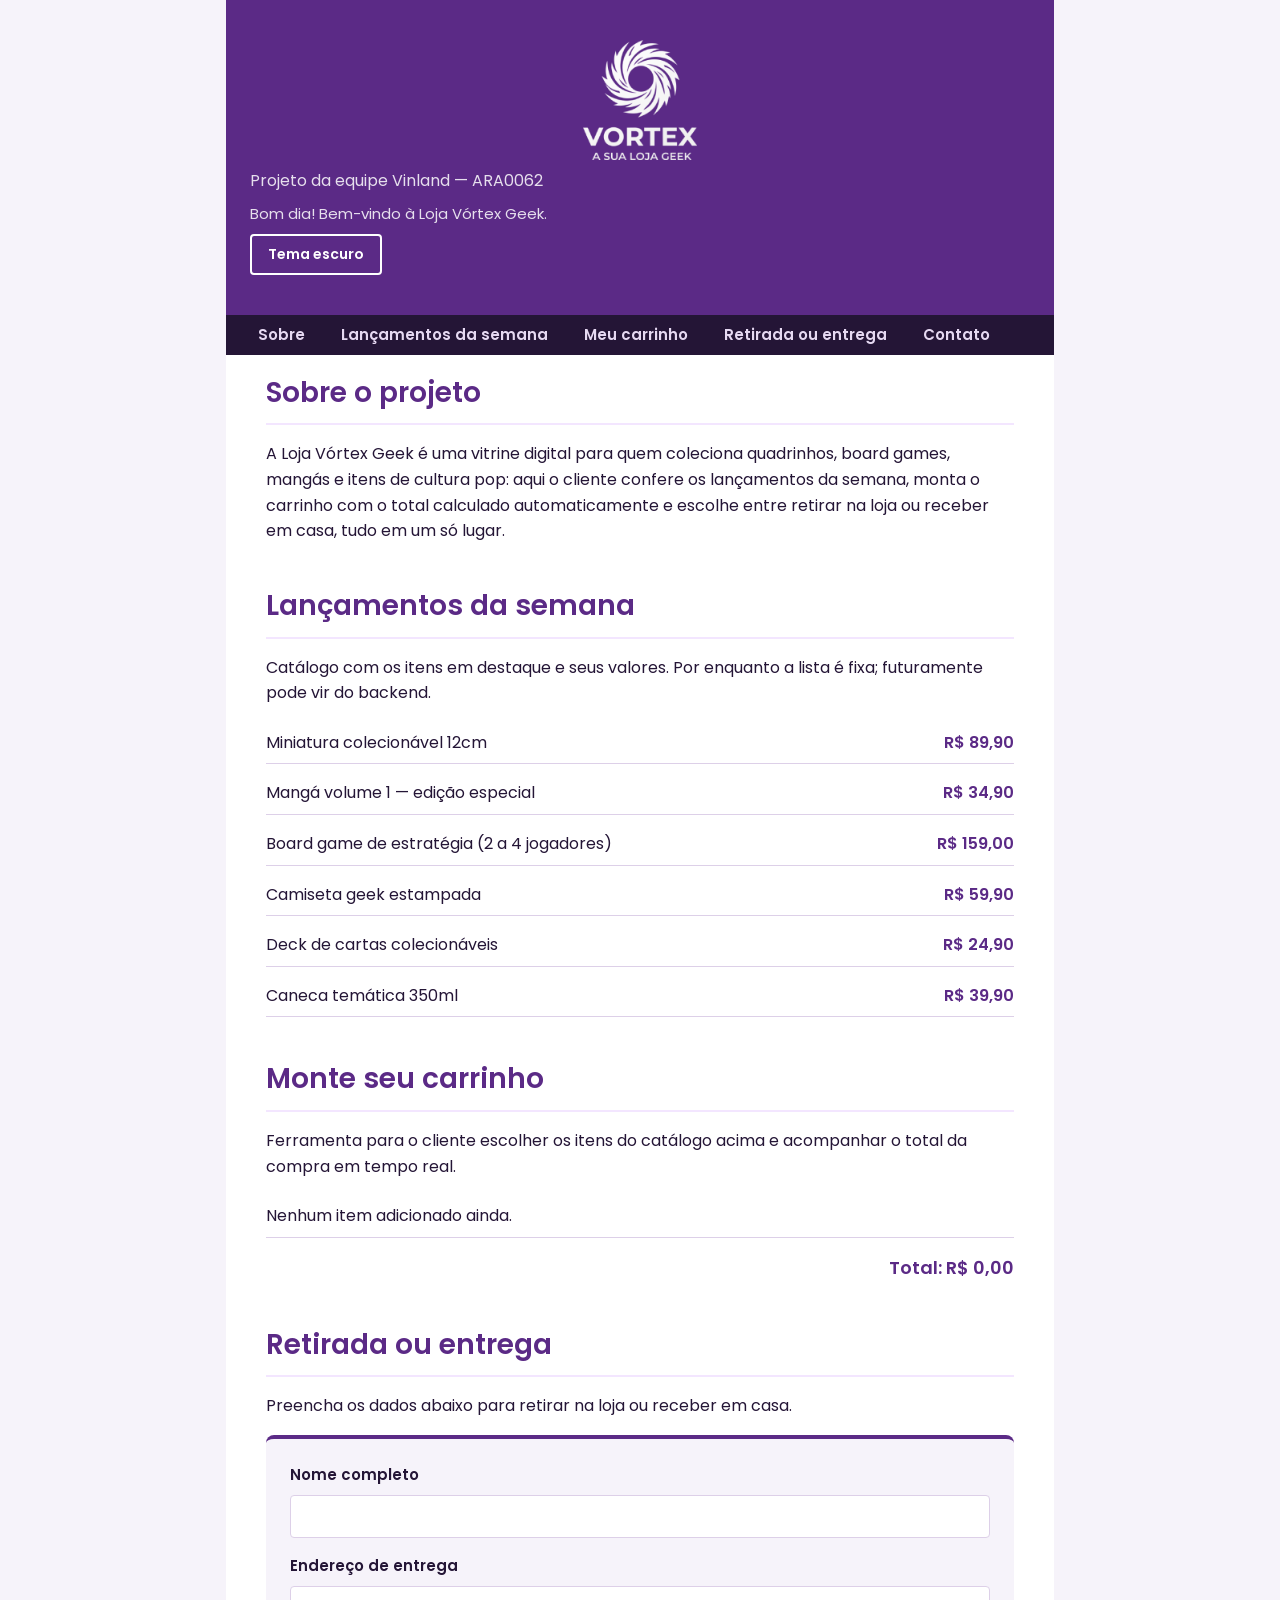
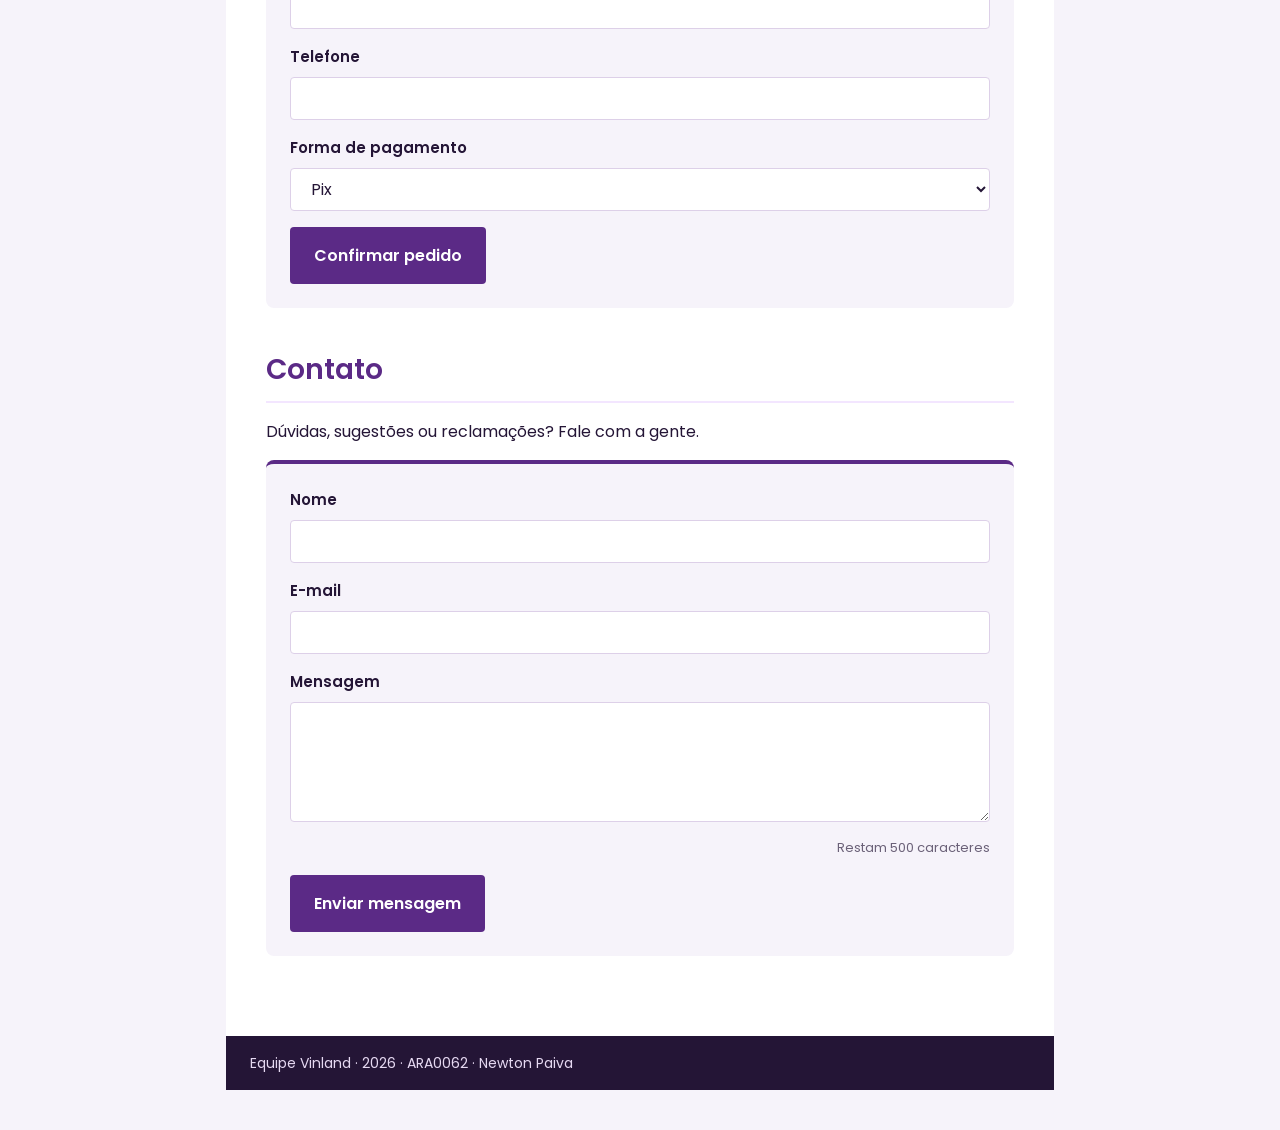
==== frontend/index.html @ 3a5f4bce "Corrige texto alternativo da logo no tema escuro e ajusta comentário sobre onclick no index.html" ====
<!DOCTYPE html>
<html lang="pt-BR">
<head>
<meta charset="UTF-8">
<meta name="viewport" content="width=device-width, initial-scale=1.0">
<meta name="description" content="Projeto da disciplina ARA0062 — Equipe Vinland. Site da Loja Vórtex Geek.">
<title>Loja Vórtex Geek — Equipe Vinland</title>

<!-- As variáveis --fonte dos dois temas pedem Poppins, mas nada aqui
     carregava a fonte: o site inteiro caía para o Segoe UI/Arial da
     lista de fallback. Estas duas linhas trazem a fonte de verdade. -->
<link rel="preconnect" href="https://fonts.googleapis.com">
<link rel="preconnect" href="https://fonts.gstatic.com" crossorigin>
<link href="https://fonts.googleapis.com/css2?family=Poppins:wght@400;600;700&display=swap" rel="stylesheet">

<link rel="stylesheet" href="css/estilo.css">

<!-- Ciclo 6: o tema escuro deixa de ser "comente uma linha à mão" e passa
     a ser um interruptor de verdade. O <link> fica sempre presente, mas
     começa DESLIGADO (disabled): a folha existe, só não é aplicada. Quem
     liga e desliga é o botaoTema, lá no js/script.js — nenhuma cor é
     escrita nele, só o interruptor. -->
<link rel="stylesheet" href="css/tema-noite.css" id="tema-noite" disabled>

</head>

<body>

<header>
<h1>
   <a href="index.html" class="logo">
  <img src="img/logo_branca.png" alt="Vortex - A sua loja geek" class="logo-normal">
  <img src="img/logo_preta.png" alt="Vortex - A sua loja geek" class="logo-noite">
</a>
</h1>
<p>Projeto da equipe Vinland — ARA0062</p>

<!--
Ciclo 6: id="saudacao" para o script.js encontrar este parágrafo com
querySelector. "Olá!" é o texto de fábrica — sem JavaScript (ou se o
arquivo falhar), a página continua dizendo algo que faz sentido.
-->
<p id="saudacao">Olá!</p>

<!--
Ciclo 6: nada de atributo onclick aqui — é a regra irmã da que proíbe estilo escrito direto no HTML.
O botão só diz que existe e tem id; quem decide o que acontece ao
clicar é o addEventListener do js/script.js.
-->
<button type="button" id="botao-tema" class="botao-tema">Tema escuro</button>
</header>

<nav>
<ul>
<li><a href="#sobre">Sobre</a></li>
<li><a href="#lancamentos">Lançamentos da semana</a></li>
<li><a href="#carrinho">Meu carrinho</a></li>
<li><a href="#retirada">Retirada ou entrega</a></li>
<li><a href="#contato">Contato</a></li>
</ul>
</nav>

<main>
<section id="sobre">
<h2>Sobre o projeto</h2>
<p>
A Loja Vórtex Geek é uma vitrine digital para quem coleciona quadrinhos,
board games, mangás e itens de cultura pop: aqui o cliente confere os
lançamentos da semana, monta o carrinho com o total calculado
automaticamente e escolhe entre retirar na loja ou receber em casa,
tudo em um só lugar.
</p>
</section>

<section id="lancamentos">
<h2>Lançamentos da semana</h2>
<p>
Catálogo com os itens em destaque e seus valores. Por enquanto
a lista é fixa; futuramente pode vir do backend.
</p>

<ul id="lista-lancamentos">
<li>
<span class="produto">Miniatura colecionável 12cm</span>
<span class="preco">R$ 89,90</span>
</li>
<li>
<span class="produto">Mangá volume 1 — edição especial</span>
<span class="preco">R$ 34,90</span>
</li>
<li>
<span class="produto">Board game de estratégia (2 a 4 jogadores)</span>
<span class="preco">R$ 159,00</span>
</li>
<li>
<span class="produto">Camiseta geek estampada</span>
<span class="preco">R$ 59,90</span>
</li>
<li>
<span class="produto">Deck de cartas colecionáveis</span>
<span class="preco">R$ 24,90</span>
</li>
<li>
<span class="produto">Caneca temática 350ml</span>
<span class="preco">R$ 39,90</span>
</li>
</ul>

<!--
O carrinho de compras (somar preços, listar itens escolhidos) ainda não
foi construído — é comportamento mais complexo que fica para o ciclo 7.
O ciclo 6 trouxe as primeiras três peças de JavaScript do projeto: a
saudação do cabeçalho, o botão de tema e o contador da mensagem de
contato, todas em js/script.js.
-->
</section>

<section id="carrinho">
<h2>Monte seu carrinho</h2>
<p>
Ferramenta para o cliente escolher os itens do catálogo acima e
acompanhar o total da compra em tempo real.
</p>

<ul id="itens-selecionados">
<li>Nenhum item adicionado ainda.</li>
</ul>

<p id="total-compra">Total: R$ 0,00</p>

<!--
O cálculo do total (somar/remover itens, atualizar o valor em
#total-compra) ainda não foi construído — fica para o ciclo 7,
junto com a validação dos formulários. A estrutura HTML já fica
pronta para não precisar mexer depois.
-->
</section>

<section id="retirada">
<h2>Retirada ou entrega</h2>
<p>Preencha os dados abaixo para retirar na loja ou receber em casa.</p>

<form id="form-entrega">
<div>
<label for="nome-cliente">Nome completo</label>
<input type="text" id="nome-cliente" name="nome-cliente" required>
</div>

<div>
<label for="endereco-entrega">Endereço de entrega</label>
<input type="text" id="endereco-entrega" name="endereco-entrega" required>
</div>

<div>
<label for="telefone-cliente">Telefone</label>
<input type="tel" id="telefone-cliente" name="telefone-cliente" required>
</div>

<div>
<label for="forma-pagamento">Forma de pagamento</label>
<select id="forma-pagamento" name="forma-pagamento">
<option value="pix">Pix</option>
<option value="cartao">Cartão na entrega</option>
<option value="dinheiro">Dinheiro</option>
</select>
</div>

<button type="submit">Confirmar pedido</button>
</form>

<!--
No ciclo 8, o action deste formulário aponta para o backend:
<form action="../backend/processa-pedido.php" method="post">
Os dois pontos sobem uma pasta (saem do frontend) antes de entrar
no backend. Enquanto não há PHP, o action fica em "#".
-->
</section>

<section id="contato">
<h2>Contato</h2>
<p>Dúvidas, sugestões ou reclamações? Fale com a gente.</p>

<form id="form-contato">
<div>
<label for="nome-contato">Nome</label>
<input type="text" id="nome-contato" name="nome-contato" required>
</div>

<div>
<label for="email-contato">E-mail</label>
<input type="email" id="email-contato" name="email-contato" required>
</div>

<div>
<label for="mensagem-contato">Mensagem</label>
<textarea id="mensagem-contato" name="mensagem-contato" rows="4" maxlength="500" required></textarea>

<!--
Ciclo 6: o número some se o JavaScript não rodar — maxlength="500" já
protege o campo sozinho, pelo próprio navegador. O parágrafo só AVISA
quanto ainda cabe; quem impede passar de 500 é o atributo, não o script.
-->
<p id="contador-mensagem" class="contador">Até 500 caracteres</p>
</div>

<button type="submit">Enviar mensagem</button>
</form>

<!--
No ciclo 8, o action deste formulário aponta para o backend:
<form action="../backend/processa-contato.php" method="post">
Os dois pontos sobem uma pasta (saem do frontend) antes de entrar
no backend. Enquanto não há PHP, o action fica em "#".
-->
</section>
</main>

<footer>
<p>Equipe Vinland &middot; 2026 &middot; ARA0062 &middot; Newton Paiva</p>
</footer>

<!--
Ciclo 6: js/script.js deixou de estar vazio. defer faz o navegador ler
o HTML inteiro antes de rodar o script — por isso #saudacao, #botao-tema
e #contador-mensagem já existem quando o arquivo procura por eles.
-->
<script src="js/script.js" defer></script>

</body>
</html>
---- frontend/css/estilo.css ----
/* ==========================================================================
   ARA0062 — folha de estilos do projeto
   Loja Vórtex Geek — Equipe Vinland

/* ==========================================================================
   0. AS DECISÕES

   :root é o <html>. Como tudo está dentro dele, o que se declara aqui vale
   na página inteira.

   Os nomes dizem o PAPEL da cor, não a cor. --principal continua fazendo
   sentido quando ela deixar de ser roxa; --roxo, não.

   Paleta própria da equipe (não é a paleta de exemplo da aula): roxo
   vibrante como cor principal, apoio em verde-azulado e realce em âmbar —
   combinação pensada para uma loja geek, sem depender de nenhuma marca.

   Contraste conferido com a fórmula de luminância relativa do WCAG 2.1:
     --texto sobre --superficie ....... 17,0:1
     --principal sobre --superficie ... 9,9:1
     --apoio sobre --superficie ....... 6,0:1
     --texto-fraco sobre --fundo ...... 5,3:1

   Quem fez: Henrique Toffalini — bloco de variáveis (:root).
   ========================================================================== */
:root {
  /* Par do color-scheme: dark do tema-noite.css — avisa o navegador que
     a UI nativa (barra de rolagem, select, autopreenchimento) deve usar
     a aparência clara aqui. */
  color-scheme: light;

  /* tipografia */
  --fonte:      "Poppins", "Segoe UI", Arial, Helvetica, sans-serif;

  /* cores.
     Repare que cada variável tem UM papel só. --sobre-principal existe
     porque o texto que fica em cima da cor principal não é o mesmo texto
     que fica em cima do fundo — e, num tema escuro, ele chega a ser o
     oposto. Variável com dois papéis é o que quebra na hora de trocar o
     tema. */
  --principal:        #5b2a86;   /* cabeçalho, títulos, botão principal */
  --principal-escuro: #3d1c5e;   /* o hover do botão principal          */
  --sobre-principal:  #ffffff;   /* texto em cima da cor principal      */

  --barra:            #241536;   /* o menu e o rodapé                   */
  --sobre-barra:      #e6d9f2;   /* texto em cima da barra              */

  --apoio:            #0f6e6e;   /* h3, cabeçalho da tabela             */
  --realce:           #ffb400;   /* o contorno do foco                  */
  --realce-suave:     #f3e6ff;   /* fundos leves: zebra ao passar o
                                    mouse, .destaque, a régua do h2     */

  --fundo:       #f6f3fa;
  --superficie:  #ffffff;
  --zebra:       #f0eaf7;        /* as linhas pares da tabela           */
  --texto:       #241536;
  --texto-fraco: #6b6178;
  --linha:       #ddd0e8;

  /* o logo: qual das duas imagens aparece. Não é cor, mas é identidade do
     tema — por isso mora aqui, e o tema-noite.css só inverte os valores. */
  --logo-normal: block;          /* logo branco, sobre o roxo do cabeçalho */
  --logo-noite:  none;           /* logo preto, só no tema escuro          */

  /* a escala de espaço: quatro degraus, e nada fora deles.

     É o mesmo argumento das variáveis de cor — decidir uma vez, no topo.
     Escolher entre --e-2 e --e-3 é mais fácil do que escolher entre 16,
     18, 20 e 24px, e o resultado fica coerente sozinho. */
  --e-1: 0.5rem;    /*  8px */
  --e-2: 1rem;      /* 16px */
  --e-3: 1.5rem;    /* 24px */
  --e-4: 2.5rem;    /* 40px */
}


/* --------------------------------------------------------------------------
   AS TRÊS LINHAS DE SEMPRE

   Com border-box, width passa a ser a largura TOTAL: padding e borda cabem
   por DENTRO.

   O * é o seletor universal: todo elemento. Os dois ::before/::after
   cobrem os pseudo-elementos, que também são caixas.

   Quem fez: Juliano Morais — reset (box-sizing).
   -------------------------------------------------------------------------- */
*,
*::before,
*::after {
  box-sizing: border-box;
}


/* ==========================================================================
   1. A PÁGINA

   Tudo o que está no body é herdado por quem está dentro: fonte, tamanho,
   entrelinha e cor do texto são escritos UMA vez, aqui.

   Quem fez: Juliano Morais — body.
   ========================================================================== */
body {
  font-family: var(--fonte);
  font-size: 1rem;
  line-height: 1.6;

  color: var(--texto);
  background-color: var(--fundo);

  max-width: 860px;
  margin: 0 auto;                      /* 0 em cima/embaixo, automático nas laterais */
  padding: 0 var(--e-2) var(--e-4);
}


/* ==========================================================================
   2. CABEÇALHO

   Quem fez: Bernardo Augusto Gontijo Dias — estilo visual do cabeçalho
   (cor de fundo, texto e espaçamento). As variáveis usadas aqui vêm do
   bloco :root, de responsabilidade do Henrique.
   ========================================================================== */
header {
  background-color: var(--principal);
  color: var(--sobre-principal);
  padding: var(--e-4) var(--e-3);
}

header h1 {
  font-size: 2.5rem;
  font-weight: 600;
  margin: 0 0 var(--e-1);
}

/* Descendente: só o parágrafo que está dentro do header.
   Mais específico que a regra `p` da seção 4, então ele ganha. */
header p {
  margin: 0;
  color: var(--sobre-principal);
  opacity: 0.85;          /* um degrau abaixo do h1, sem inventar outra cor */
}


/* ==========================================================================
   3. O MENU

   O <nav> é uma <ul>. inline-block põe os itens lado a lado.

   O <a> precisa de um display próprio. Em `inline`, o padding vertical é
   desenhado mas NÃO empurra nada — os fundos se sobrepõem às linhas
   vizinhas e a área clicável não cresce. Com inline-block, o retângulo
   inteiro vira alvo do mouse. Isso é acessibilidade, não enfeite: quem usa
   no celular precisa de alvo grande.
   ========================================================================== */
nav {
  background-color: var(--barra);
  padding: 0 var(--e-2);
}

nav ul {
  list-style: none;
  margin: 0;
  padding: 0;
}

nav li {
  display: inline-block;
}

nav a {
  display: inline-block;              /* <- é esta linha que faz o padding valer */
  padding: var(--e-1) var(--e-2);
  border-radius: 4px;
  color: var(--sobre-barra);
  text-decoration: none;              /* tira o sublinhado do link */
  font-weight: 600;
  font-size: 0.9375rem;
}

nav a:hover {
  background-color: var(--principal);
  color: var(--sobre-principal);
}

nav a:focus-visible {
  outline: 3px solid var(--realce);
  outline-offset: 2px;
}


/* ==========================================================================
   4. CONTEÚDO

   A escala tipográfica: 2.5 / 1.75 / 1.25 / 1. Quatro degraus visivelmente
   diferentes — se o h2 e o h3 parecem iguais, não há hierarquia nenhuma.

   E a escala de espaço:

     - padding no `main`, porque o espaço tem de ser PINTADO de --superficie
       (padding é espaço de dentro e recebe a cor do elemento);
     - margin na `section`, porque ali o espaço só separa uma da outra
       (margem é espaço de fora e é sempre transparente).

   A regra prática: espaço para ser pintado é padding; espaço para separar
   de outra coisa é margem.

   Quem fez: João Vítor Vieira Nonato — layout base das sections (main,
   section, listas) e a lista de lançamentos. As regras de h2/h3 (escala
   tipográfica) são do Juliano, e a cor padrão dos links (a, a:hover) é
   do Bernardo — marcadas abaixo, no meio da seção.
   ========================================================================== */
main {
  background-color: var(--superficie);
  padding: var(--e-2) var(--e-4) var(--e-4);
}

/* Cada seção afastada da seguinte por MARGEM: espaço de fora. */
section {
  margin-bottom: var(--e-4);
}

/* Quem fez: Juliano Morais — escala tipográfica (h2 e h3, abaixo). */
h2 {
  font-size: 1.75rem;
  font-weight: 600;
  color: var(--principal);

  /* padding por dentro, para o texto não encostar na régua */
  padding-bottom: var(--e-1);
  border-bottom: 2px solid var(--realce-suave);

  /* margin por fora, para o título não encostar na seção anterior.

     Colapso de margens: aqui há var(--e-4) em cima e var(--e-4) no
     margin-bottom da section acima. Margens verticais vizinhas se fundem
     e a maior vence: o espaço que aparece é 40px, não 80. */
  margin: var(--e-4) 0 var(--e-2);
}

/* O primeiro h2 não precisa de respiro em cima: já há o padding do main.

   Sem esta regra a margem do primeiro filho COLAPSA COM O PAI e vaza para
   fora dele. */
main section:first-of-type h2 {
  margin-top: 0;
}

/* Espaço entre parágrafos só embaixo: as margens verticais vizinhas
   colapsam de qualquer jeito, então declarar os dois lados seria trabalho
   perdido. */
p {
  margin: 0 0 var(--e-2);
}

h3 {
  font-size: 1.25rem;
  font-weight: 600;
  color: var(--apoio);
}

/* Quem fez: Bernardo Augusto Gontijo Dias — cor padrão dos links. */
a {
  color: var(--principal);
}

a:hover {
  color: var(--principal-escuro);
}

img {
  max-width: 100%;      /* a imagem nunca estoura a coluna */
  height: auto;
  border-radius: 6px;
}

/* As listas de conteúdo continuam sendo listas — só ficam mais arejadas. */
main ul li,
main ol li {
  margin-bottom: var(--e-1);
}

/* --------------------------------------------------------------------------
   Lançamentos e carrinho.
   O index.html usa .produto e .preco dentro de #lista-lancamentos, e listas
   próprias em #itens-selecionados e #total-compra — nenhuma delas tinha
   regra: sem isto, os itens saem como texto corrido, sem alinhar o preço.
   -------------------------------------------------------------------------- */
#lista-lancamentos,
#itens-selecionados {
  list-style: none;
  padding: 0;
  margin: 0 0 var(--e-2);
}

#lista-lancamentos li,
#itens-selecionados li {
  display: flex;
  justify-content: space-between;
  align-items: baseline;
  gap: var(--e-2);
  padding: var(--e-1) 0;
  border-bottom: 1px solid var(--linha);
}

.produto {
  color: var(--texto);
}

.preco {
  font-weight: 600;
  color: var(--principal);
  white-space: nowrap;
}

#total-compra {
  font-weight: 600;
  font-size: 1.125rem;
  color: var(--principal);
  text-align: right;
}

strong {
  color: var(--principal-escuro);
}


/* ==========================================================================
   5. A TABELA

   border-collapse é a primeira linha de qualquer tabela: sem ele, cada
   célula desenha a própria borda e ficam duas linhas entre vizinhas.
   ========================================================================== */
table {
  border-collapse: collapse;
  width: 100%;
  margin: var(--e-2) 0 var(--e-1);
}

caption {
  text-align: left;
  font-weight: 600;
  color: var(--apoio);
  padding-bottom: var(--e-1);
}

th,
td {
  border: 1px solid var(--linha);
  padding: var(--e-1) var(--e-2);
  text-align: left;
}

/* O th do thead é cabeçalho de coluna. */
thead th {
  background-color: var(--apoio);
  color: var(--superficie);   /* no tema escuro, o apoio é claro e a
                                 superfície é escura: continua legível */
}

/* E o th do tbody é cabeçalho de linha — outro papel, outro peso. */
tbody th {
  background-color: var(--fundo);
  color: var(--principal);
}

tbody tr:nth-child(even) {
  background-color: var(--zebra);
}

tbody tr:hover {
  background-color: var(--realce-suave);
}


/* ==========================================================================
   6. OS FORMULÁRIOS (retirada/entrega e contato)

   É AQUI QUE O border-box MAIS APARECE: os campos têm width: 100% e
   padding junto. Com as três linhas do topo, o total é 100% e o
   conteúdo é que encolhe para caber.

   Quem fez: Isaías Daniel de Oliveira Lopes — toda esta seção (form,
   fieldset, legend, label, campos, textarea, checkbox, foco e botões).
   ========================================================================== */
form {
  background-color: var(--fundo);
  padding: var(--e-3);
  border-radius: 8px;
  border-top: 4px solid var(--principal);
}

fieldset {
  border: 1px solid var(--linha);
  border-radius: 6px;
  background-color: var(--superficie);
  padding: var(--e-2) var(--e-2) var(--e-1);
  margin-bottom: var(--e-2);
}

legend {
  color: var(--principal);
  font-weight: 600;
  padding: 0 var(--e-1);
}

/* Cada campo separado do outro com margem. */
form div {
  margin-bottom: var(--e-2);
}

label {
  display: block;                /* sem isto o label ficaria na mesma linha
                                    do campo: inline não empurra nada */
  font-weight: 600;
  font-size: 0.9375rem;
  margin-bottom: var(--e-1);
}

/* Seletor de atributo: escolhe o input pelo type.
   Sem isso, "input { width: 100% }" esticaria também o checkbox. */
input[type="text"],
input[type="email"],
input[type="tel"],
select,
textarea {
  width: 100%;
  padding: var(--e-1) var(--e-2);
  border: 1px solid var(--linha);
  border-radius: 4px;

  /* Sem estas duas linhas o campo fica com o branco de fábrica do
     navegador — e no tema escuro isso vira texto claro sobre fundo
     branco, ou seja, invisível. */
  background-color: var(--superficie);
  color: var(--texto);

  /* Campo de formulário não herda a fonte do body — tem de pedir. */
  font-family: inherit;
  font-size: 1rem;
}

textarea {
  resize: vertical;
  min-height: 7.5rem;
}

input[type="checkbox"] {
  width: auto;
  margin-right: var(--e-1);
}

input[type="checkbox"] + label {
  display: inline;
  font-weight: 400;
}

/* :focus é acessibilidade, não enfeite: é como quem navega por Tab sabe
   onde está. Nunca apague o contorno sem pôr outra marca no lugar. */
input:focus-visible,
select:focus-visible,
textarea:focus-visible {
  outline: 3px solid var(--realce);
  outline-offset: 1px;
  border-color: var(--principal);
}

button {
  font-family: inherit;
  font-size: 1rem;
  font-weight: 600;
  padding: var(--e-2) var(--e-3);
  border: none;
  border-radius: 4px;
  cursor: pointer;
}

button[type="submit"] {
  background-color: var(--principal);
  color: var(--sobre-principal);
}

button[type="submit"]:hover {
  background-color: var(--principal-escuro);
}

/* O botão secundário não compete com o principal. */
button[type="reset"] {
  background-color: var(--superficie);
  color: var(--texto-fraco);
  border: 1px solid var(--linha);
  margin-left: var(--e-1);
}

button:focus-visible {
  outline: 3px solid var(--realce);
  outline-offset: 2px;
}


/* ==========================================================================
   7. BARRA LATERAL E RODAPÉ

   Quem fez: Bernardo Augusto Gontijo Dias — rodapé (footer). O aside não
   está atribuído na tabela do README.
   ========================================================================== */
aside {
  background-color: var(--superficie);
  border-left: 4px solid var(--realce);
  padding: var(--e-2) var(--e-3);
  margin-top: var(--e-1);
}

aside h2 {
  margin-top: var(--e-1);
  font-size: 1.25rem;
  border-bottom: none;
}

footer {
  background-color: var(--barra);
  color: var(--sobre-barra);
  padding: var(--e-2) var(--e-3);
  font-size: 0.875rem;
}

footer p {
  margin: 0;
}


/* ==========================================================================
   8. UMA CLASSE, PARA MOSTRAR QUE ELA EXISTE

   Classe é o crachá: use-a quando o que você quer estilizar não é "todo
   elemento X", e sim "estes aqui". Ponha class="destaque" em qualquer
   parágrafo do index.html para ver.
   ========================================================================== */
.destaque {
  background-color: var(--realce-suave);
  border-left: 4px solid var(--principal);
  padding: var(--e-2);
}


/* ==========================================================================
   9. O JAVASCRIPT DO CICLO 6

   #saudacao, #botao-tema e #contador-mensagem são manipulados pelo
   js/script.js, mas nenhuma cor é escrita lá — só o texto e a classe.
   O JavaScript decide QUANDO muda; o CSS decide COMO fica.
   ========================================================================== */
#saudacao {
  color: var(--sobre-principal);
  opacity: 0.85;
  margin: var(--e-1) 0 0;
  font-size: 0.9375rem;
}

.botao-tema {
  margin-top: var(--e-1);
  background-color: transparent;
  color: var(--sobre-principal);
  border: 2px solid var(--sobre-principal);
  border-radius: 4px;
  padding: var(--e-1) var(--e-2);
  font-family: inherit;
  font-size: 0.875rem;
  font-weight: 600;
  cursor: pointer;
}

.botao-tema:hover {
  background-color: var(--sobre-principal);
  color: var(--principal);
}

.botao-tema:focus-visible {
  outline: 3px solid var(--realce);
  outline-offset: 2px;
}

/* O contador nasce discreto — é a classe "alerta" que chama a atenção
   quando faltam menos de 50 caracteres, adicionada pelo script.js. */
.contador {
  font-size: 0.8125rem;
  color: var(--texto-fraco);
  margin: var(--e-1) 0 0;
  text-align: right;
}

.contador.alerta {
  color: var(--apoio);
  font-weight: 600;
}


/* ==========================================================================
   10. RESPONSIVIDADE

   Sem isto, o nav com cinco links inline-block e o padding var(--e-4) do
   main e do header espremiam o conteúdo em telas de celular.

   Um só ponto de corte, no tamanho onde o layout começa a apertar — não
   é preciso mais que isso para uma página deste tamanho.
   ========================================================================== */
@media (max-width: 600px) {
  header {
    padding: var(--e-3) var(--e-2);
  }

  header h1 {
    font-size: 1.875rem;             /* um degrau abaixo do 2.5rem de telas largas */
  }

  main {
    padding: var(--e-2) var(--e-2) var(--e-3);
  }

  /* Os itens do menu deixam de ficar todos numa linha só e quebram. */
  nav li {
    display: block;
  }

  nav a {
    padding: var(--e-1) 0;
  }

  /* Campos lado a lado (se algum dia houver) voltam a empilhar. */
  .form-row {
    grid-template-columns: 1fr;
  }

  #lista-lancamentos li,
  #itens-selecionados li {
    flex-direction: column;
    align-items: flex-start;
    gap: var(--e-1);
  }
}
/* ==========================================================================
   11. O LOGO

   Quem fez: Bernardo Augusto Gontijo Dias — logo do cabeçalho.
   As duas imagens estão no HTML; o valor das variáveis --logo-normal e
   --logo-noite (no :root de cada tema) decide qual delas aparece.
   ========================================================================== */
.logo {
  display: block;
  width: fit-content;
  margin: 0 auto;
}

.logo img {
  height: 120px;
  width: auto;
}

.logo .logo-normal {
  display: var(--logo-normal);
}

.logo .logo-noite {
  display: var(--logo-noite);
}
---- frontend/css/tema-noite.css ----
/* ==========================================================================
   tema-noite.css — o segundo tema do projeto
   ARA0062 · Equipe Vinland · Loja Vórtex Geek

   Este arquivo tem UMA regra. Ele não conhece o menu, não sabe o que é uma
   tabela e não desenha nada: só diz quais cores ocupam quais papéis.

   Os DEZESSEIS nomes de variável são os MESMOS do estilo.css, na mesma
   ordem — só os valores mudam. Os valores abaixo são uma paleta escura
   própria da equipe, criada do zero para este tema: nenhuma variável foi
   copiada do estilo.css, e nenhum valor repete a paleta de exemplo da aula.

   E ele NÃO conhece espaço: a escala --e-1 a --e-4 fica só no estilo.css.
   Espaço não é identidade visual, é estrutura — um tema que mexesse nela
   estaria redesenhando a página em vez de trocar a cara dela.

   COMO LIGAR
   A linha está no index.html, começando desligada (disabled); quem liga e
   desliga é o botão de tema, pelo js/script.js:

     <link rel="stylesheet" href="css/estilo.css">
     <link rel="stylesheet" href="css/tema-noite.css" id="tema-noite" disabled>

   Ela vem DEPOIS do estilo.css: mesmo seletor (:root), mesma especificidade,
   ganha o último. É a cascata da aula 04.

   TRÊS COISAS QUE UM TEMA ESCURO EXIGE

   1. Fundo escuro não é preto puro. Aqui o fundo é um roxo-quase-preto
      (#160f22), não #000000 — texto branco sobre preto absoluto cansa a
      vista, e um quase-preto com cor mantém a marca presente.

   2. A superfície é MAIS CLARA que o fundo, não mais escura. No tema claro
      o cartão avança em direção ao branco; no escuro, em direção a um roxo
      acinzentado. Nos dois casos é a superfície que se aproxima de quem
      olha.

   3. O hover CLAREIA em vez de escurecer, e o texto que fica em cima da cor
      principal inverte: no tema claro ele é branco, aqui ele é quase preto.
      É por isso que --sobre-principal existe como variável separada.

   Contraste conferido com a fórmula de luminância relativa do WCAG 2.1:
     --texto sobre --superficie ............ 14,3:1
     --principal sobre --superficie ........ 10,8:1
     --sobre-principal sobre --principal ... 11,5:1
     --sobre-barra sobre --barra ........... 12,8:1
     --apoio sobre --superficie ............ 8,1:1
     --texto-fraco sobre --fundo ........... 8,2:1

   Quem fez: João Vítor Vieira Nonato — paleta e conferência de contraste deste
   tema escuro.
   ========================================================================== */
:root {
  /* Sem isto, a barra de rolagem, o menu do <select> e o autopreenchimento
     do navegador continuam com a aparência clara de fábrica mesmo com
     este tema ativo — são elementos que o CSS comum não alcança, só esta
     propriedade. */
  color-scheme: dark;

  /* tipografia — o tema não muda a fonte, só as cores. */
  --fonte:      "Poppins", "Segoe UI", Arial, Helvetica, sans-serif;

  /* cores — os mesmos nomes do estilo.css, na mesma ordem, com
     valores próprios: um verde-água néon como cor principal do tema
     escuro (não é dourado, não é o roxo do tema claro) */
  --principal:        #5ee6d0;   /* o verde-água néon só funciona sobre escuro */
  --principal-escuro: #8ff0e0;   /* no escuro, o hover CLAREIA                 */
  --sobre-principal:  #0b1b1c;   /* aqui ele é quase preto                     */

  --barra:            #0c0813;   /* mais escura que o fundo                    */
  --sobre-barra:      #d8cbe6;

  --apoio:            #ff9d6b;
  --realce:           #7fd1e8;   /* o contorno do foco, bem visível            */
  --realce-suave:     #2c2140;

  --fundo:       #160f22;
  --superficie:  #231a34;        /* mais clara que o fundo, de propósito       */
  --zebra:       #1d1530;
  --texto:       #f1ecf7;
  --texto-fraco: #b3a7c4;
  --linha:       #3c2f52;

  /* o logo — o tema escolhe QUAL das duas imagens aparece; quem esconde e
     mostra é a regra .logo do estilo.css. Assim a troca do logo também é
     só um valor, e este arquivo continua com uma regra só. */
  --logo-normal: none;           /* o logo branco some                         */
  --logo-noite:  block;          /* o logo preto aparece sobre o verde-água    */

  /* Nenhuma regra de header, h1, nav, table ou button aqui — e é esse o
     ponto do exercício: a página inteira troca de cara e nenhuma regra do
     estilo.css foi reescrita. */
}
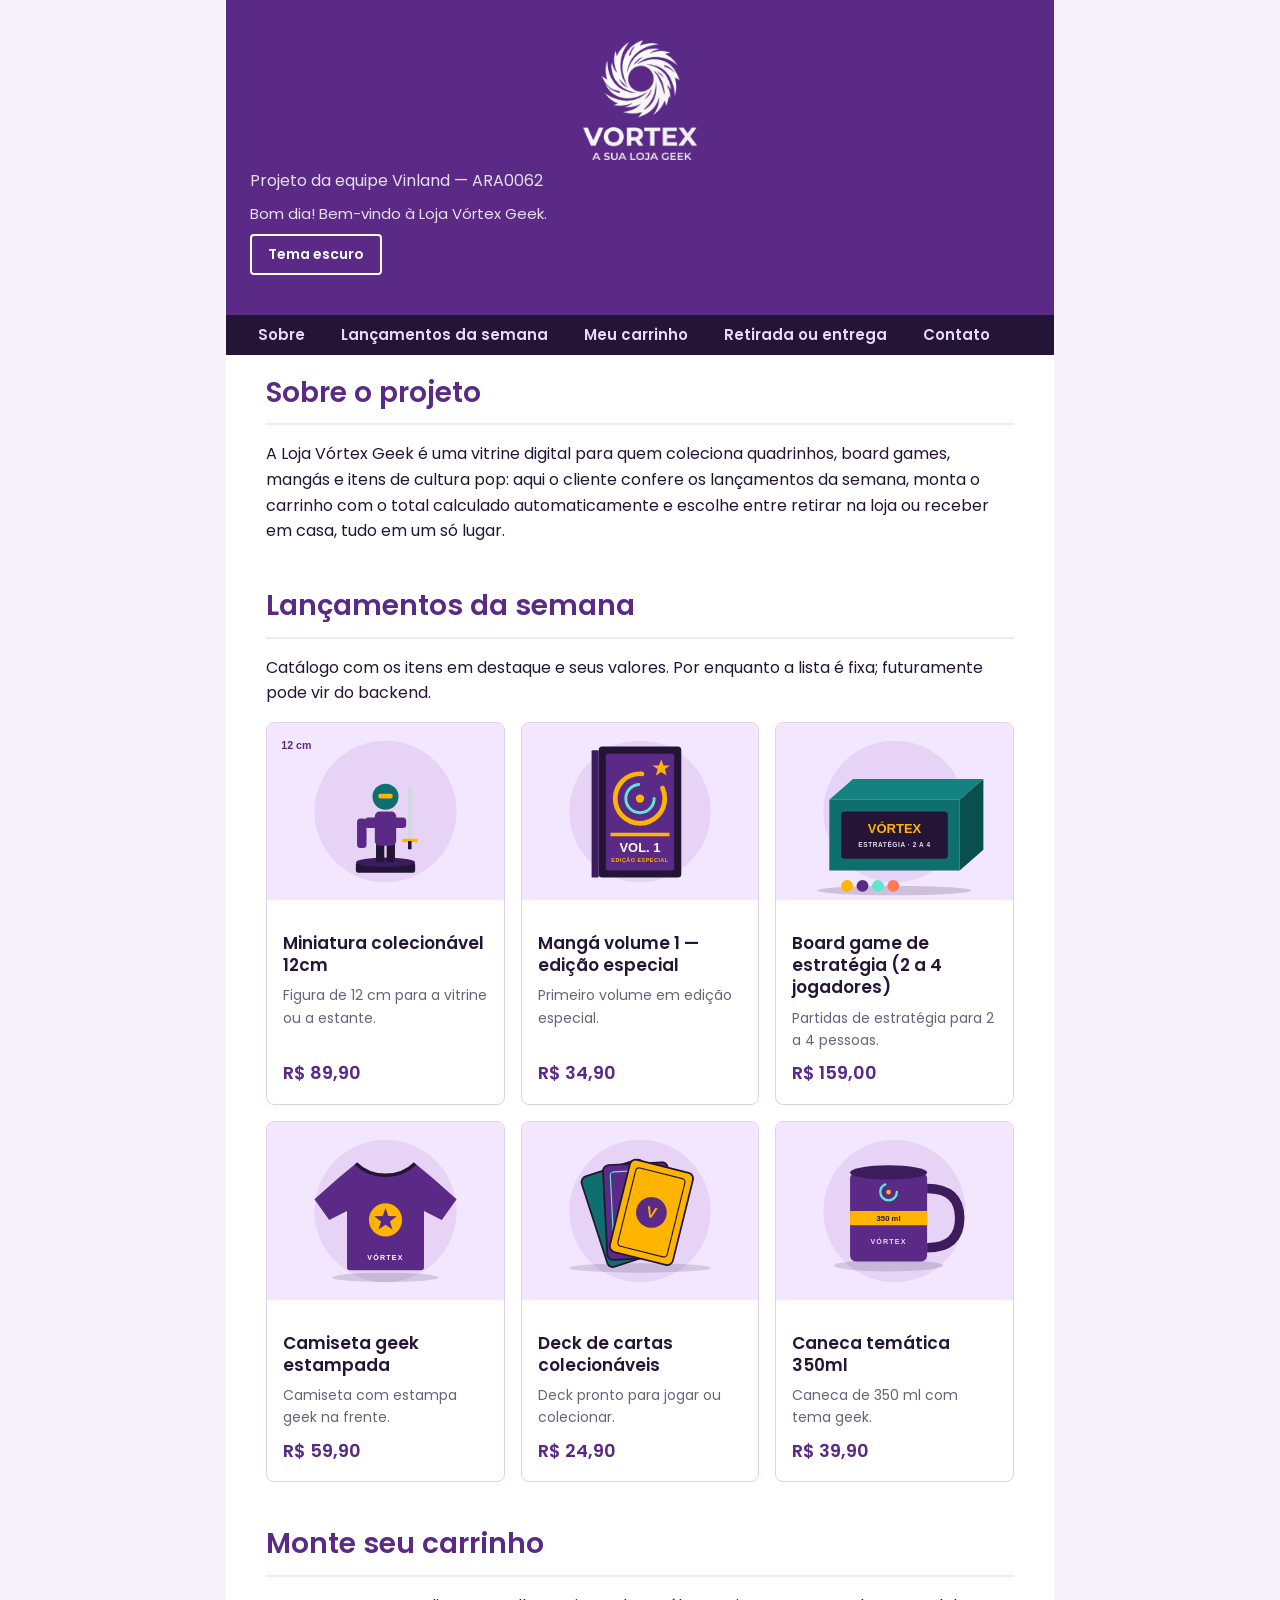
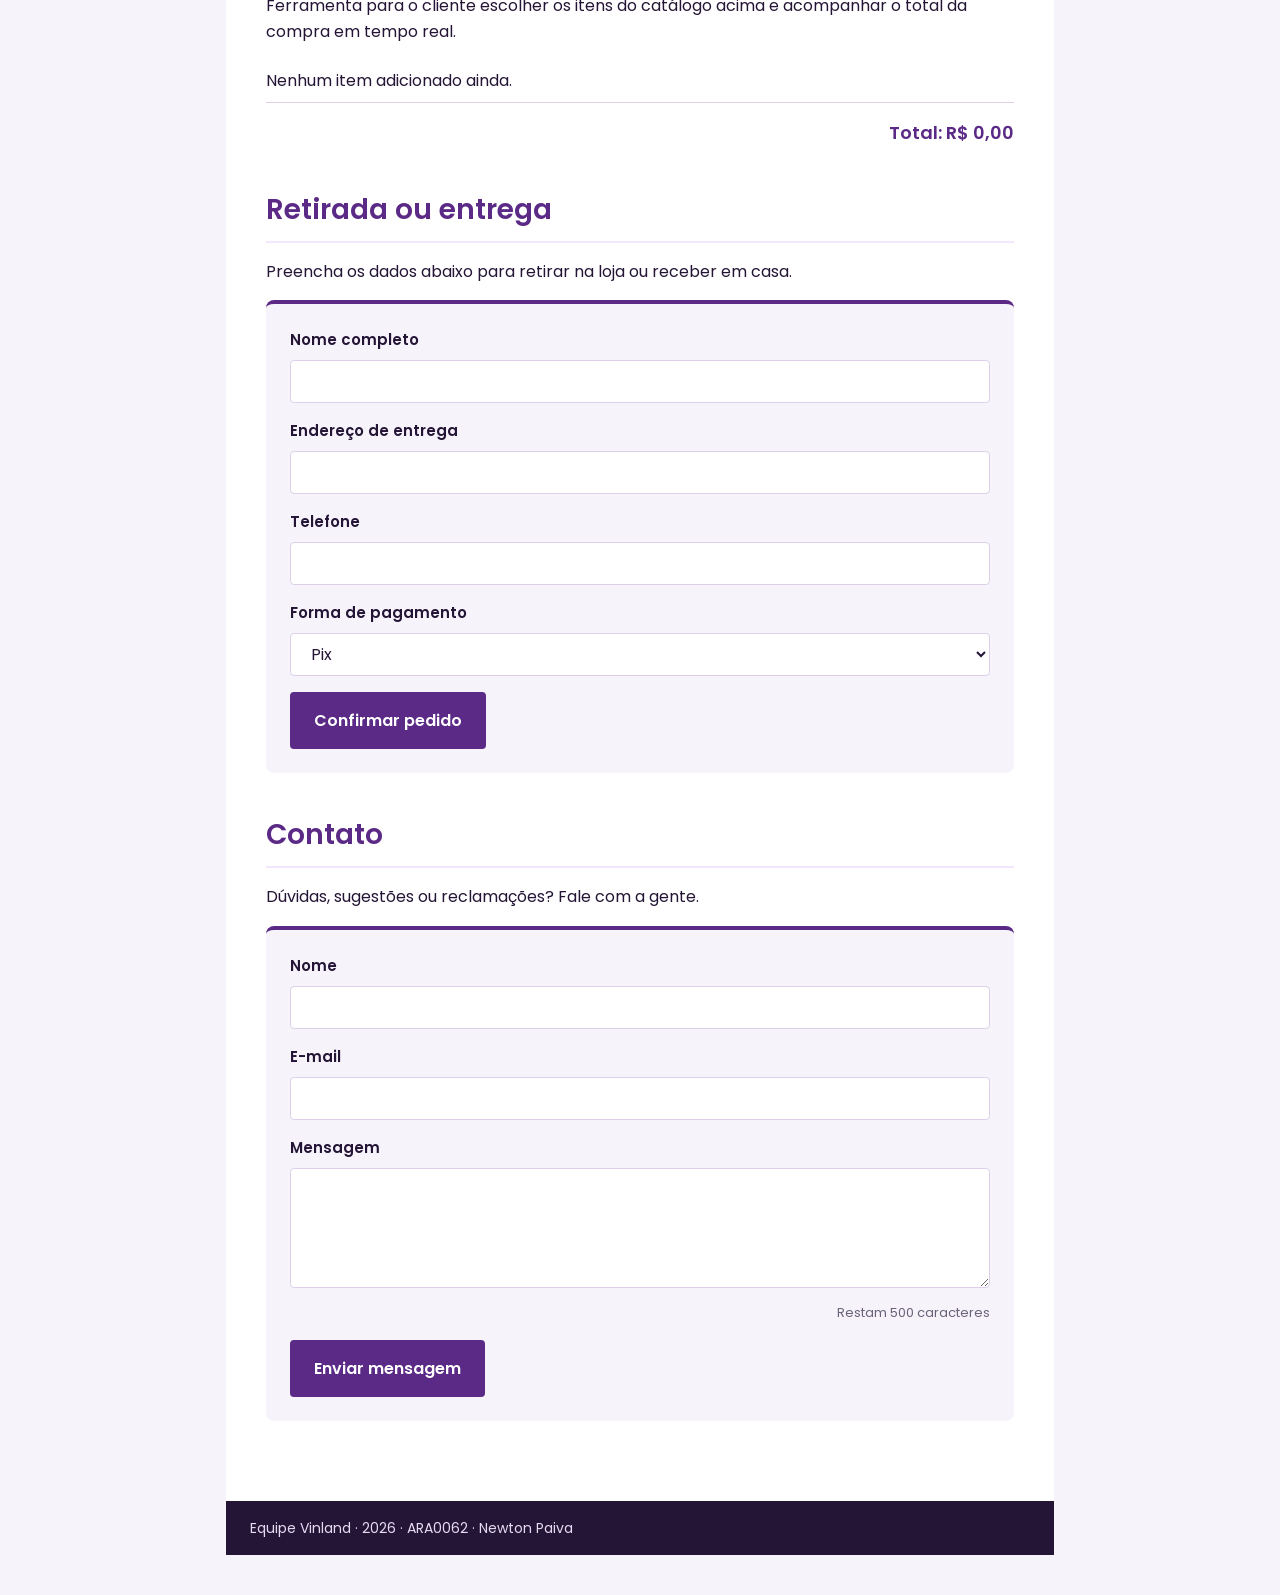
==== commit 3bb7fd0c: "Add product SVG images and create index.html with JavaScript functionality - Added SVG images for va" ====
--- a/frontend/index.html
+++ b/frontend/index.html
@@ -79,30 +79,61 @@
 a lista é fixa; futuramente pode vir do backend.
 </p>
 
-<ul id="lista-lancamentos">
-<li>
-<span class="produto">Miniatura colecionável 12cm</span>
-<span class="preco">R$ 89,90</span>
-</li>
-<li>
-<span class="produto">Mangá volume 1 — edição especial</span>
-<span class="preco">R$ 34,90</span>
-</li>
-<li>
-<span class="produto">Board game de estratégia (2 a 4 jogadores)</span>
-<span class="preco">R$ 159,00</span>
-</li>
-<li>
-<span class="produto">Camiseta geek estampada</span>
-<span class="preco">R$ 59,90</span>
-</li>
-<li>
-<span class="produto">Deck de cartas colecionáveis</span>
-<span class="preco">R$ 24,90</span>
-</li>
-<li>
-<span class="produto">Caneca temática 350ml</span>
-<span class="preco">R$ 39,90</span>
+<!--
+Ciclo 9 (cards): cada item vira um <li class="card"> com a foto, o nome,
+uma linha de descrição e o preço. A grade (2 ou 3 colunas, conforme a tela)
+é desenhada pela seção 13 do estilo.css — o HTML só diz O QUE há no card.
+As fotos são ilustrações provisórias em frontend/img/produto-*.svg; para
+trocar por fotos reais, basta substituir o arquivo com o mesmo nome.
+-->
+<ul id="lista-lancamentos" class="cards">
+<li class="card">
+<img src="img/produto-miniatura.svg" alt="Miniatura colecionável de 12 cm, um guerreiro com espada" width="400" height="300" loading="lazy">
+<div class="card-corpo">
+<h3 class="produto">Miniatura colecionável 12cm</h3>
+<p class="card-descricao">Figura de 12 cm para a vitrine ou a estante.</p>
+<p class="preco">R$ 89,90</p>
+</div>
+</li>
+<li class="card">
+<img src="img/produto-manga.svg" alt="Capa do mangá volume 1, edição especial" width="400" height="300" loading="lazy">
+<div class="card-corpo">
+<h3 class="produto">Mangá volume 1 — edição especial</h3>
+<p class="card-descricao">Primeiro volume em edição especial.</p>
+<p class="preco">R$ 34,90</p>
+</div>
+</li>
+<li class="card">
+<img src="img/produto-board-game.svg" alt="Caixa do board game de estratégia, para 2 a 4 jogadores" width="400" height="300" loading="lazy">
+<div class="card-corpo">
+<h3 class="produto">Board game de estratégia (2 a 4 jogadores)</h3>
+<p class="card-descricao">Partidas de estratégia para 2 a 4 pessoas.</p>
+<p class="preco">R$ 159,00</p>
+</div>
+</li>
+<li class="card">
+<img src="img/produto-camiseta.svg" alt="Camiseta geek roxa com estampa de estrela num círculo amarelo" width="400" height="300" loading="lazy">
+<div class="card-corpo">
+<h3 class="produto">Camiseta geek estampada</h3>
+<p class="card-descricao">Camiseta com estampa geek na frente.</p>
+<p class="preco">R$ 59,90</p>
+</div>
+</li>
+<li class="card">
+<img src="img/produto-cartas.svg" alt="Três cartas colecionáveis empilhadas em leque" width="400" height="300" loading="lazy">
+<div class="card-corpo">
+<h3 class="produto">Deck de cartas colecionáveis</h3>
+<p class="card-descricao">Deck pronto para jogar ou colecionar.</p>
+<p class="preco">R$ 24,90</p>
+</div>
+</li>
+<li class="card">
+<img src="img/produto-caneca.svg" alt="Caneca roxa de 350 ml com faixa amarela" width="400" height="300" loading="lazy">
+<div class="card-corpo">
+<h3 class="produto">Caneca temática 350ml</h3>
+<p class="card-descricao">Caneca de 350 ml com tema geek.</p>
+<p class="preco">R$ 39,90</p>
+</div>
 </li>
 </ul>
 
@@ -140,20 +171,20 @@
 <h2>Retirada ou entrega</h2>
 <p>Preencha os dados abaixo para retirar na loja ou receber em casa.</p>
 
-<form id="form-entrega">
+<form id="form-entrega" action="../backend/processa-pedido.php" method="post">
 <div>
 <label for="nome-cliente">Nome completo</label>
-<input type="text" id="nome-cliente" name="nome-cliente" required>
+<input type="text" id="nome-cliente" name="nome-cliente" maxlength="60" required>
 </div>
 
 <div>
 <label for="endereco-entrega">Endereço de entrega</label>
-<input type="text" id="endereco-entrega" name="endereco-entrega" required>
+<input type="text" id="endereco-entrega" name="endereco-entrega" maxlength="150" required>
 </div>
 
 <div>
 <label for="telefone-cliente">Telefone</label>
-<input type="tel" id="telefone-cliente" name="telefone-cliente" required>
+<input type="tel" id="telefone-cliente" name="telefone-cliente" maxlength="20" required>
 </div>
 
 <div>
@@ -166,13 +197,24 @@
 </div>
 
 <button type="submit">Confirmar pedido</button>
+
+<!--
+O parágrafo nasce VAZIO: quem escreve nele é a function conferirEntrega,
+do js/script.js, a cada clique em Confirmar pedido. aria-live="polite"
+faz o leitor de tela ler o aviso assim que ele muda.
+-->
+<p id="aviso-entrega" class="aviso" aria-live="polite"></p>
 </form>
 
 <!--
-No ciclo 8, o action deste formulário aponta para o backend:
-<form action="../backend/processa-pedido.php" method="post">
-Os dois pontos sobem uma pasta (saem do frontend) antes de entrar
-no backend. Enquanto não há PHP, o action fica em "#".
+Aula 09. O formulário ENVIA de verdade: o action aponta para o PHP do
+backend/ (os dois pontos sobem uma pasta, saindo do frontend/), e o PHP
+grava o pedido na tabela pedidos do banco. Quem dá nome a cada dado é o
+atributo name: name="nome-cliente" vira $_POST["nome-cliente"].
+
+ESTA PÁGINA É ABERTA PELO SERVIDOR, e não pelo Live Server:
+  http://localhost/<pasta-do-projeto>/frontend/
+O Live Server só entrega arquivos; quem executa o PHP é o Apache do XAMPP.
 -->
 </section>
 
@@ -180,15 +222,15 @@
 <h2>Contato</h2>
 <p>Dúvidas, sugestões ou reclamações? Fale com a gente.</p>
 
-<form id="form-contato">
+<form id="form-contato" action="../backend/processa-contato.php" method="post">
 <div>
 <label for="nome-contato">Nome</label>
-<input type="text" id="nome-contato" name="nome-contato" required>
+<input type="text" id="nome-contato" name="nome-contato" maxlength="60" required>
 </div>
 
 <div>
 <label for="email-contato">E-mail</label>
-<input type="email" id="email-contato" name="email-contato" required>
+<input type="email" id="email-contato" name="email-contato" maxlength="120" required>
 </div>
 
 <div>
@@ -204,13 +246,16 @@
 </div>
 
 <button type="submit">Enviar mensagem</button>
+
+<!-- O mesmo parágrafo vazio de cima: a function conferirContato escreve nele. -->
+<p id="aviso-contato" class="aviso" aria-live="polite"></p>
 </form>
 
 <!--
-No ciclo 8, o action deste formulário aponta para o backend:
-<form action="../backend/processa-contato.php" method="post">
-Os dois pontos sobem uma pasta (saem do frontend) antes de entrar
-no backend. Enquanto não há PHP, o action fica em "#".
+Aula 09. Mesma ideia do formulário de cima: o action aponta para o
+backend/processa-contato.php, que grava a mensagem na tabela mensagens.
+Os maxlength (60 e 120) são os tamanhos das colunas nome e email no
+backend/sql/banco.sql.
 -->
 </section>
 </main>
--- a/frontend/css/estilo.css
+++ b/frontend/css/estilo.css
@@ -663,3 +663,99 @@
 .logo .logo-noite {
   display: var(--logo-noite);
 }
+
+
+/* ==========================================================================
+   12. O AVISO DO FORMULÁRIO (aula 07)
+
+   O <p class="aviso"> nasce vazio, e o JavaScript escreve nele o resultado
+   da conferência: o primeiro problema encontrado, ou "Tudo certo!". As
+   páginas de resposta do PHP também usam esta classe, para o "Mensagem nº…
+   guardada".
+
+   :empty escolhe o elemento que não tem nada dentro. Enquanto o aviso está
+   vazio, ele não ocupa espaço nem mostra a borda — e aparece sozinho no
+   primeiro clique em Enviar, sem o script mexer em CSS nenhum.
+   ========================================================================== */
+.aviso {
+  margin: var(--e-2) 0 0;
+  padding: var(--e-1) var(--e-2);
+  border-left: 4px solid var(--principal);
+  background-color: var(--realce-suave);
+  color: var(--texto);
+  font-weight: 600;
+}
+
+.aviso:empty {
+  display: none;
+}
+
+
+/* ==========================================================================
+   13. OS CARDS DOS LANÇAMENTOS (ciclo 9)
+
+   A lista de lançamentos deixa de ser texto corrido: cada item é um card com
+   foto, nome, descrição e preço. Uma grade (CSS Grid) põe os cards em
+   colunas; auto-fill cria quantas colunas couberem, com no mínimo 220px
+   cada. Num celular isso dá uma coluna só; numa tela larga, três.
+
+   Regra da seção 4: as regras de #lista-lancamentos li (flex, linha
+   divisória) ainda valem para os cards — por isso o seletor aqui é
+   #lista-lancamentos .card, mais específico, que as zera.
+   ========================================================================== */
+#lista-lancamentos.cards {
+  display: grid;
+  grid-template-columns: repeat(auto-fill, minmax(220px, 1fr));
+  gap: var(--e-2);
+  margin: 0 0 var(--e-2);
+}
+
+#lista-lancamentos .card {
+  display: flex;
+  flex-direction: column;
+  margin: 0;
+  padding: 0;
+  border: 1px solid var(--linha);
+  border-radius: 8px;
+  background-color: var(--superficie);
+  overflow: hidden;
+}
+
+/* a foto ocupa a largura do card; object-fit deixa a proporção certa
+   mesmo se alguém trocar o SVG por uma foto de outro formato */
+#lista-lancamentos .card img {
+  display: block;
+  width: 100%;
+  aspect-ratio: 4 / 3;
+  object-fit: cover;
+  border-radius: 0;
+  margin: 0;
+}
+
+#lista-lancamentos .card-corpo {
+  display: flex;
+  flex-direction: column;
+  flex-grow: 1;
+  gap: var(--e-1);
+  padding: var(--e-2);
+}
+
+/* o nome do produto: h3, com a cor de apoio da escala de títulos */
+#lista-lancamentos .card h3 {
+  font-size: 1.0625rem;
+  line-height: 1.3;
+  margin: 0;
+}
+
+#lista-lancamentos .card-descricao {
+  font-size: 0.875rem;
+  color: var(--texto-fraco);
+  margin: 0;
+}
+
+/* o preço vai para o pé do card, para que os preços fiquem alinhados
+   mesmo quando a descrição tem uma ou duas linhas */
+#lista-lancamentos .card .preco {
+  margin: auto 0 0;
+  font-size: 1.125rem;
+}
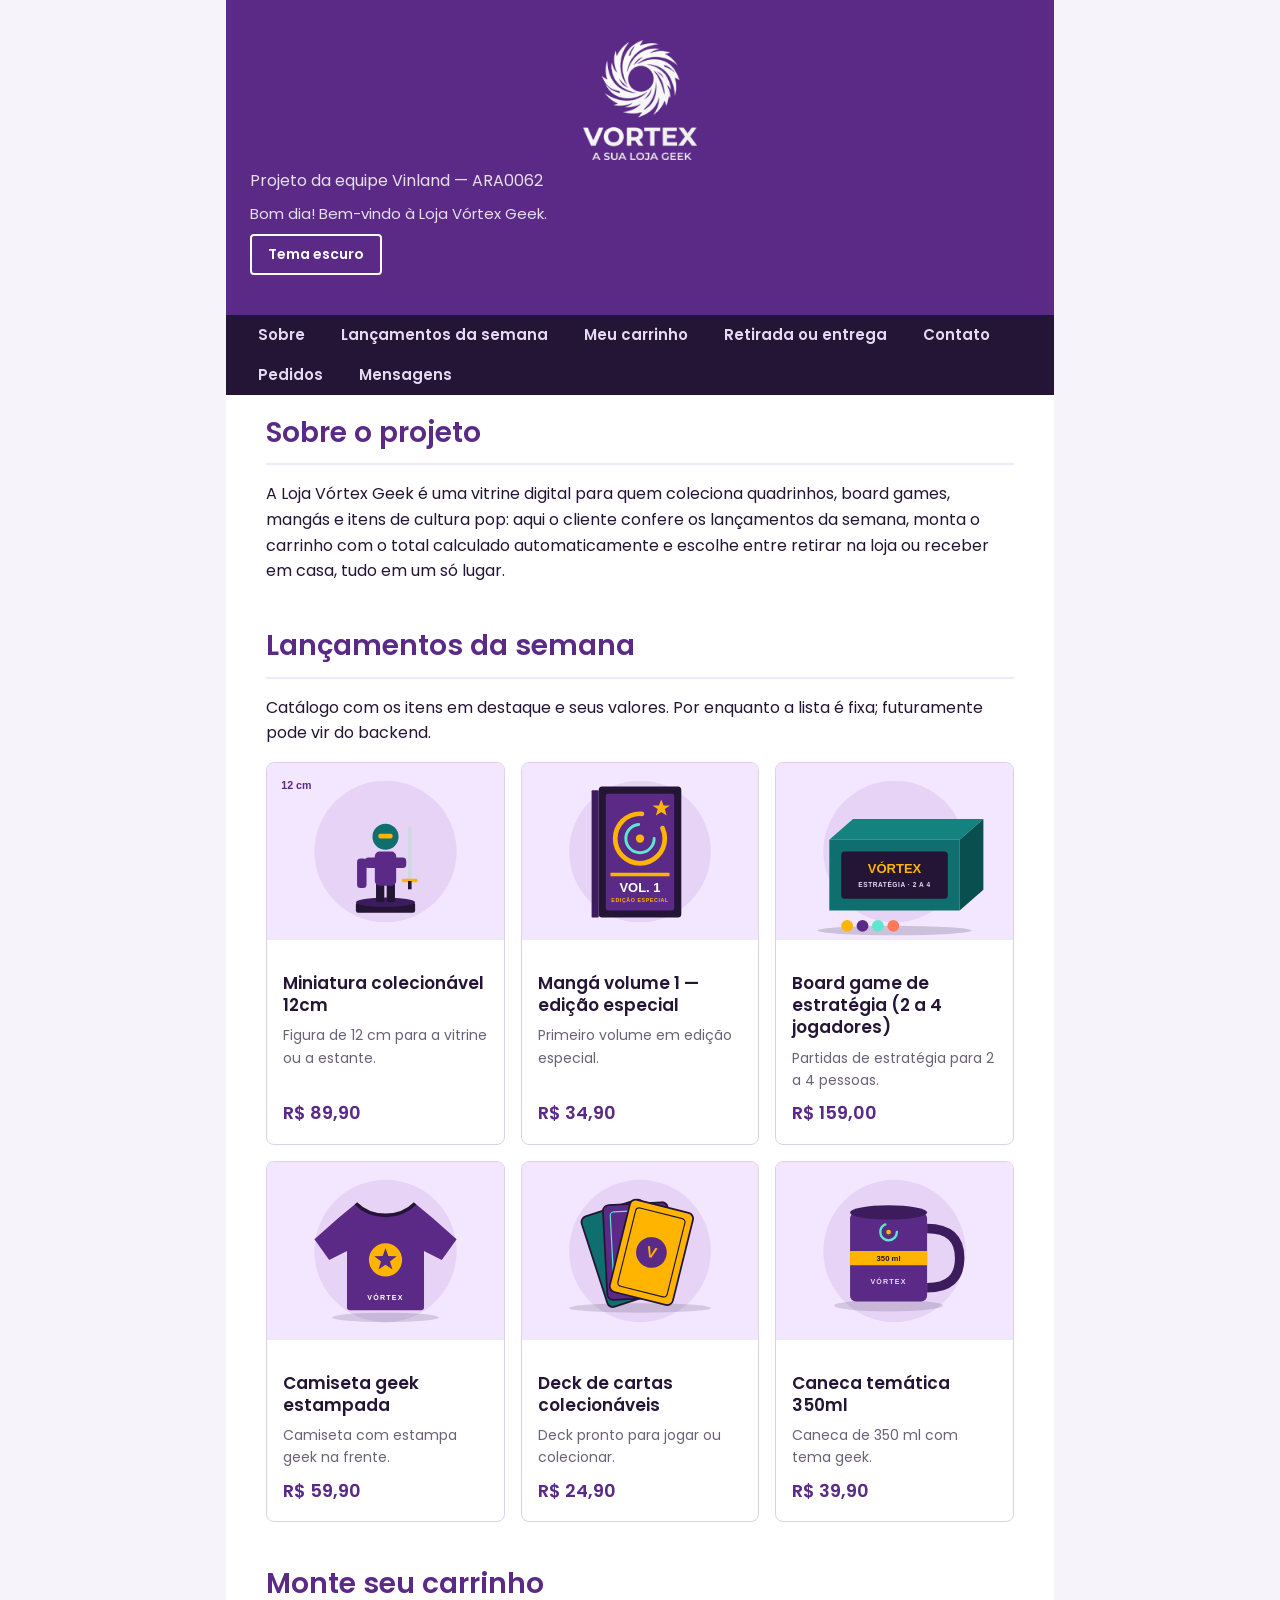
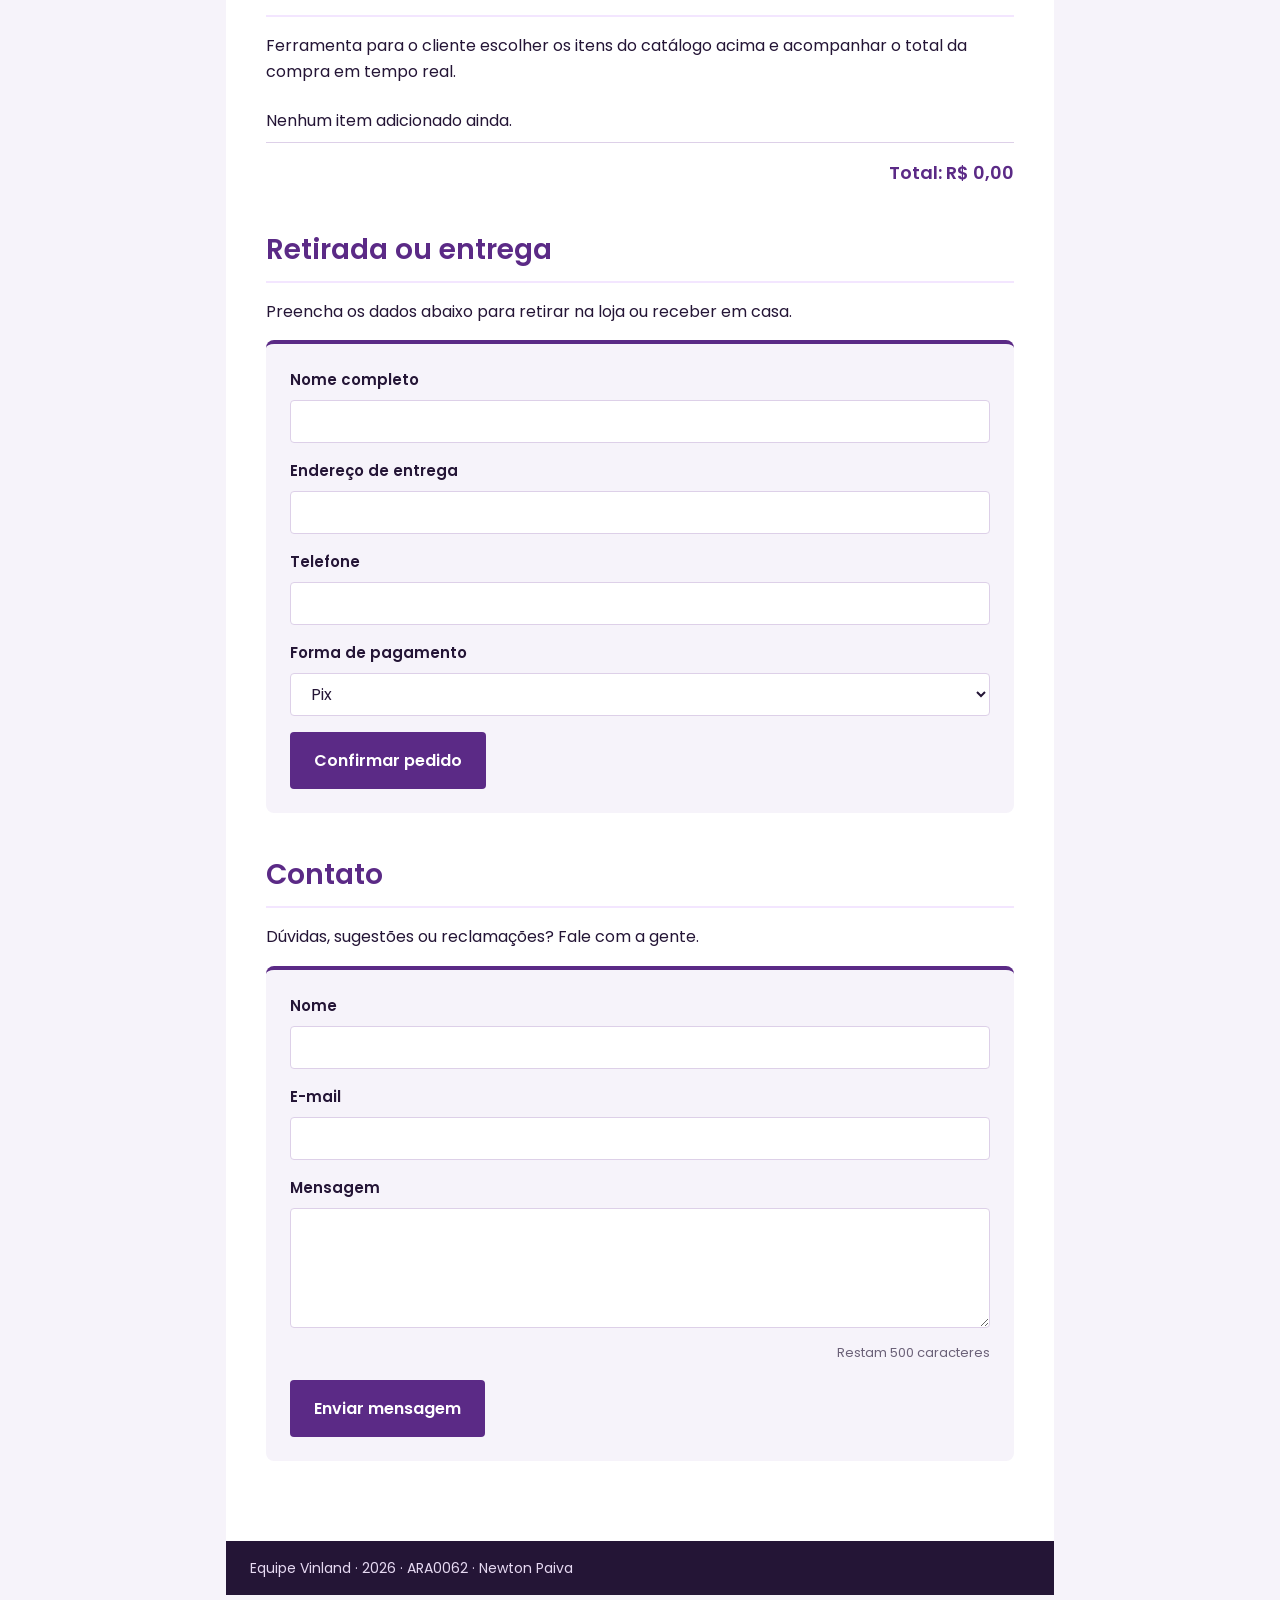
==== commit e728f638: "Adiciona links de pedidos e mensagens no menu" ====
--- a/frontend/index.html
+++ b/frontend/index.html
@@ -57,6 +57,8 @@
 <li><a href="#carrinho">Meu carrinho</a></li>
 <li><a href="#retirada">Retirada ou entrega</a></li>
 <li><a href="#contato">Contato</a></li>
+<li><a href="../backend/pedidos.php">Pedidos</a></li>
+<li><a href="../backend/mensagens.php">Mensagens</a></li>
 </ul>
 </nav>
 
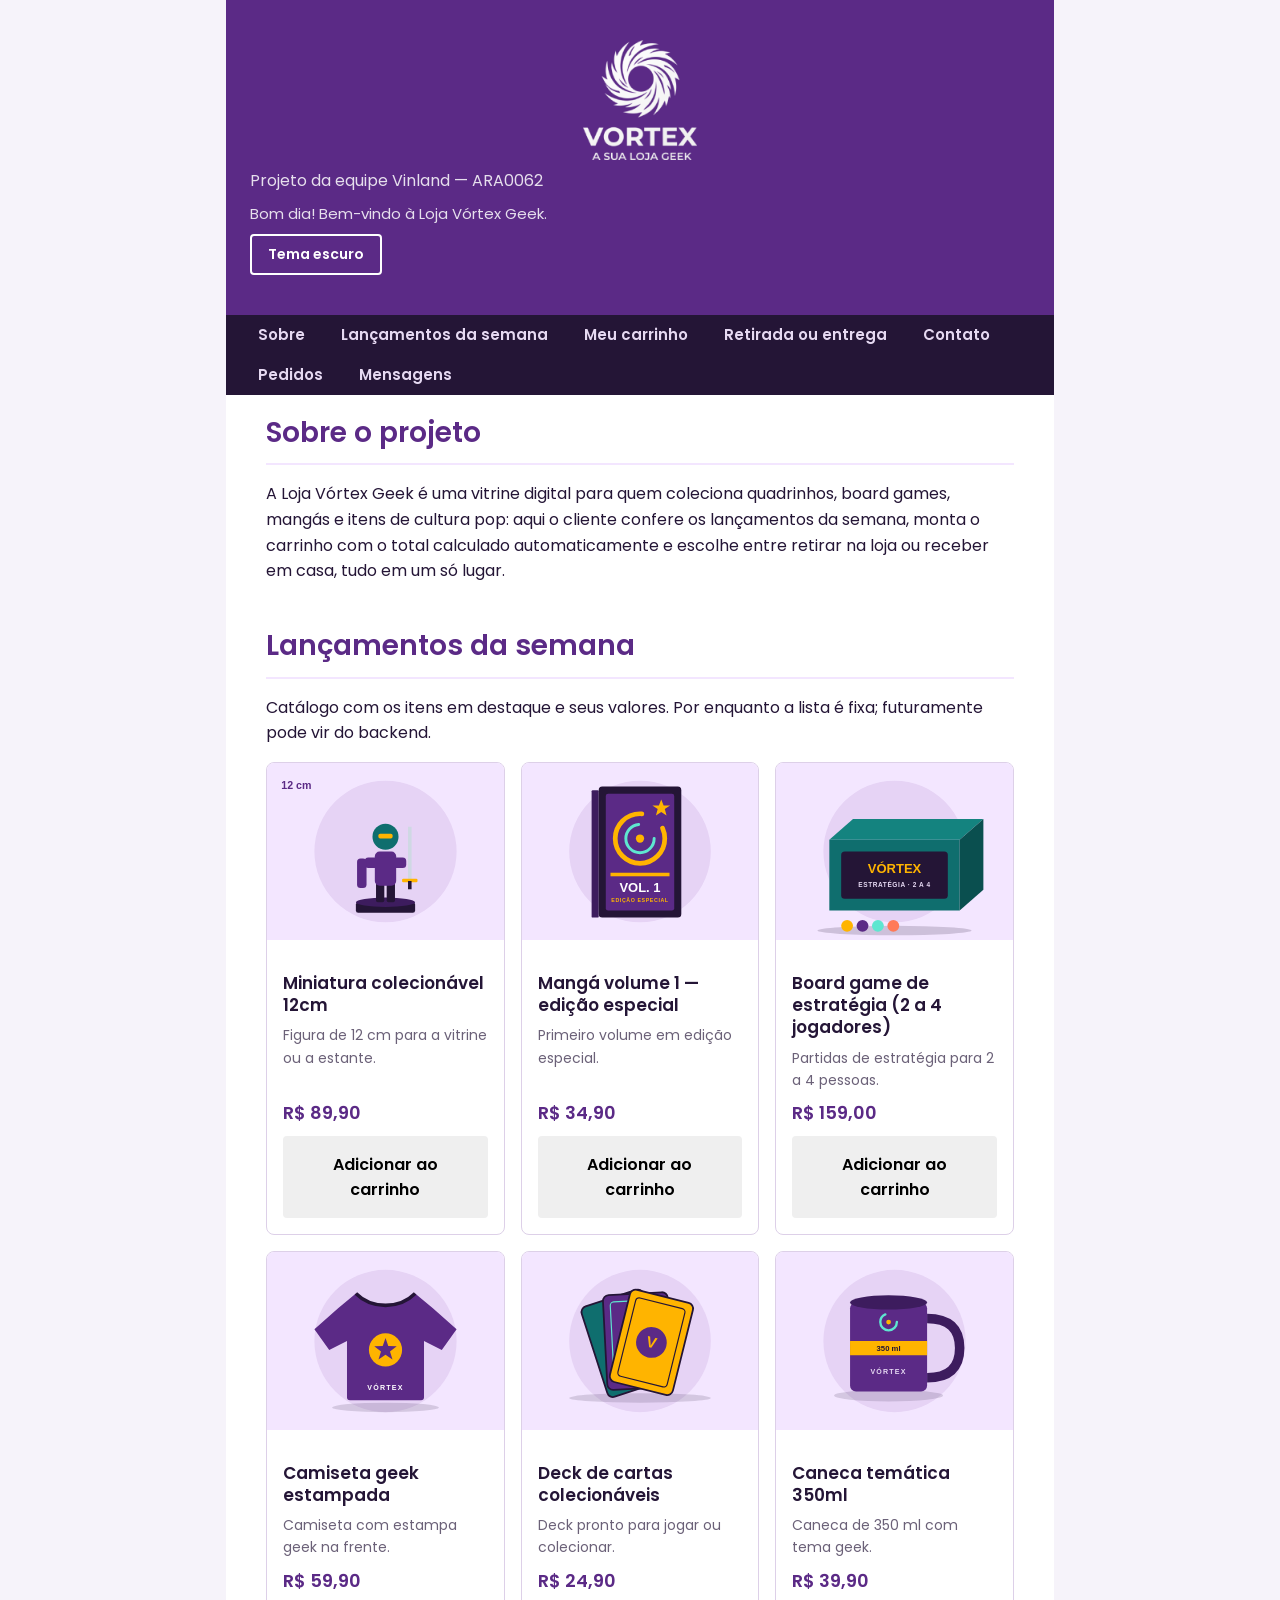
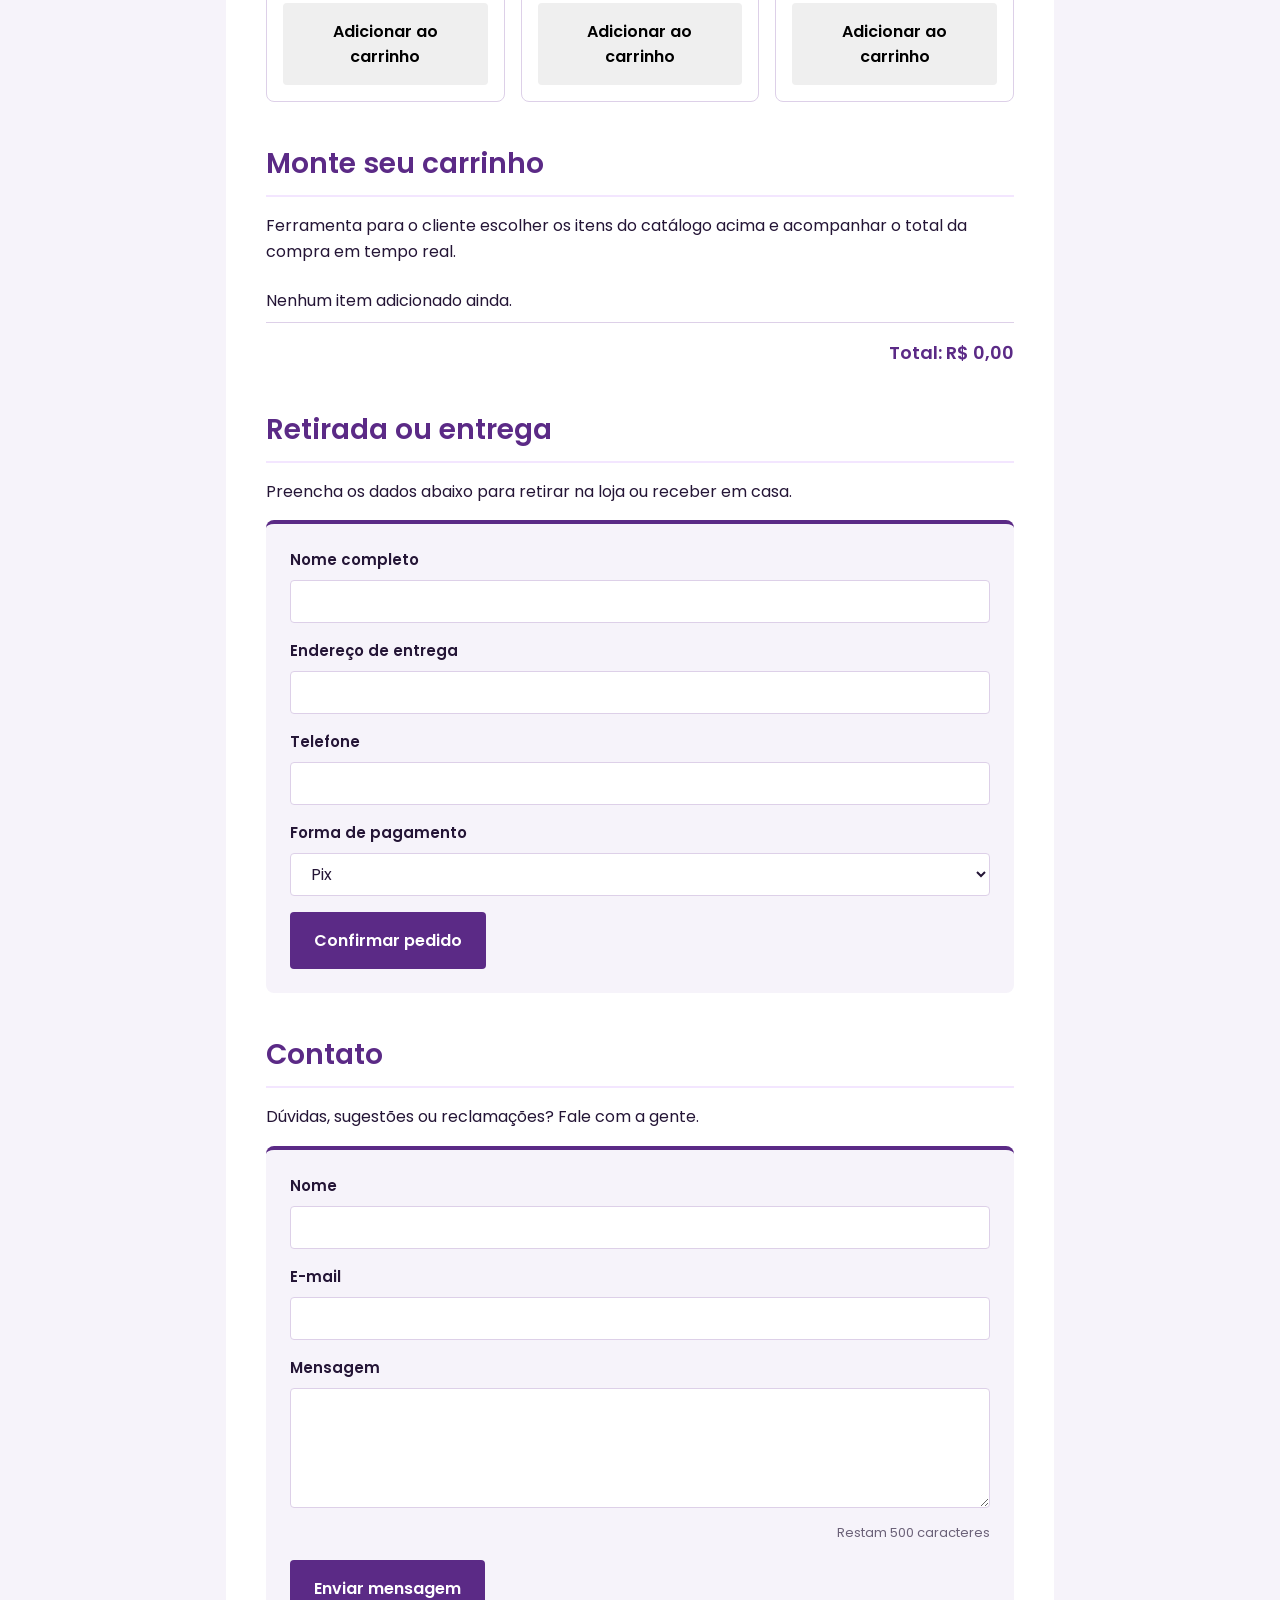
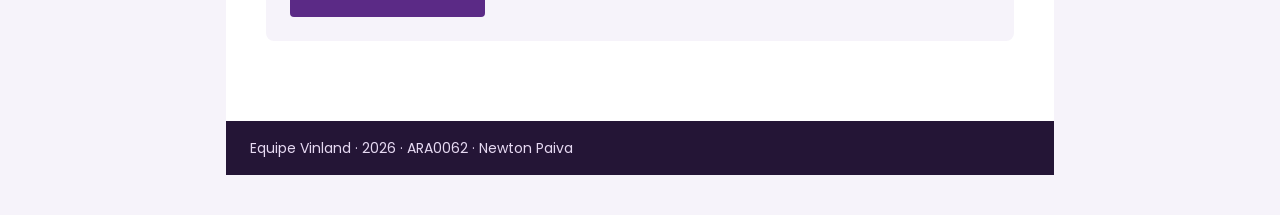
==== commit 71e1e095: "Implementa carrinho de compras e valida forma de pagamento no servidor" ====
--- a/frontend/index.html
+++ b/frontend/index.html
@@ -95,6 +95,7 @@
 <h3 class="produto">Miniatura colecionável 12cm</h3>
 <p class="card-descricao">Figura de 12 cm para a vitrine ou a estante.</p>
 <p class="preco">R$ 89,90</p>
+<button type="button" class="adicionar">Adicionar ao carrinho</button>
 </div>
 </li>
 <li class="card">
@@ -103,6 +104,7 @@
 <h3 class="produto">Mangá volume 1 — edição especial</h3>
 <p class="card-descricao">Primeiro volume em edição especial.</p>
 <p class="preco">R$ 34,90</p>
+<button type="button" class="adicionar">Adicionar ao carrinho</button>
 </div>
 </li>
 <li class="card">
@@ -111,6 +113,7 @@
 <h3 class="produto">Board game de estratégia (2 a 4 jogadores)</h3>
 <p class="card-descricao">Partidas de estratégia para 2 a 4 pessoas.</p>
 <p class="preco">R$ 159,00</p>
+<button type="button" class="adicionar">Adicionar ao carrinho</button>
 </div>
 </li>
 <li class="card">
@@ -119,6 +122,7 @@
 <h3 class="produto">Camiseta geek estampada</h3>
 <p class="card-descricao">Camiseta com estampa geek na frente.</p>
 <p class="preco">R$ 59,90</p>
+<button type="button" class="adicionar">Adicionar ao carrinho</button>
 </div>
 </li>
 <li class="card">
@@ -127,6 +131,7 @@
 <h3 class="produto">Deck de cartas colecionáveis</h3>
 <p class="card-descricao">Deck pronto para jogar ou colecionar.</p>
 <p class="preco">R$ 24,90</p>
+<button type="button" class="adicionar">Adicionar ao carrinho</button>
 </div>
 </li>
 <li class="card">
@@ -135,6 +140,7 @@
 <h3 class="produto">Caneca temática 350ml</h3>
 <p class="card-descricao">Caneca de 350 ml com tema geek.</p>
 <p class="preco">R$ 39,90</p>
+<button type="button" class="adicionar">Adicionar ao carrinho</button>
 </div>
 </li>
 </ul>
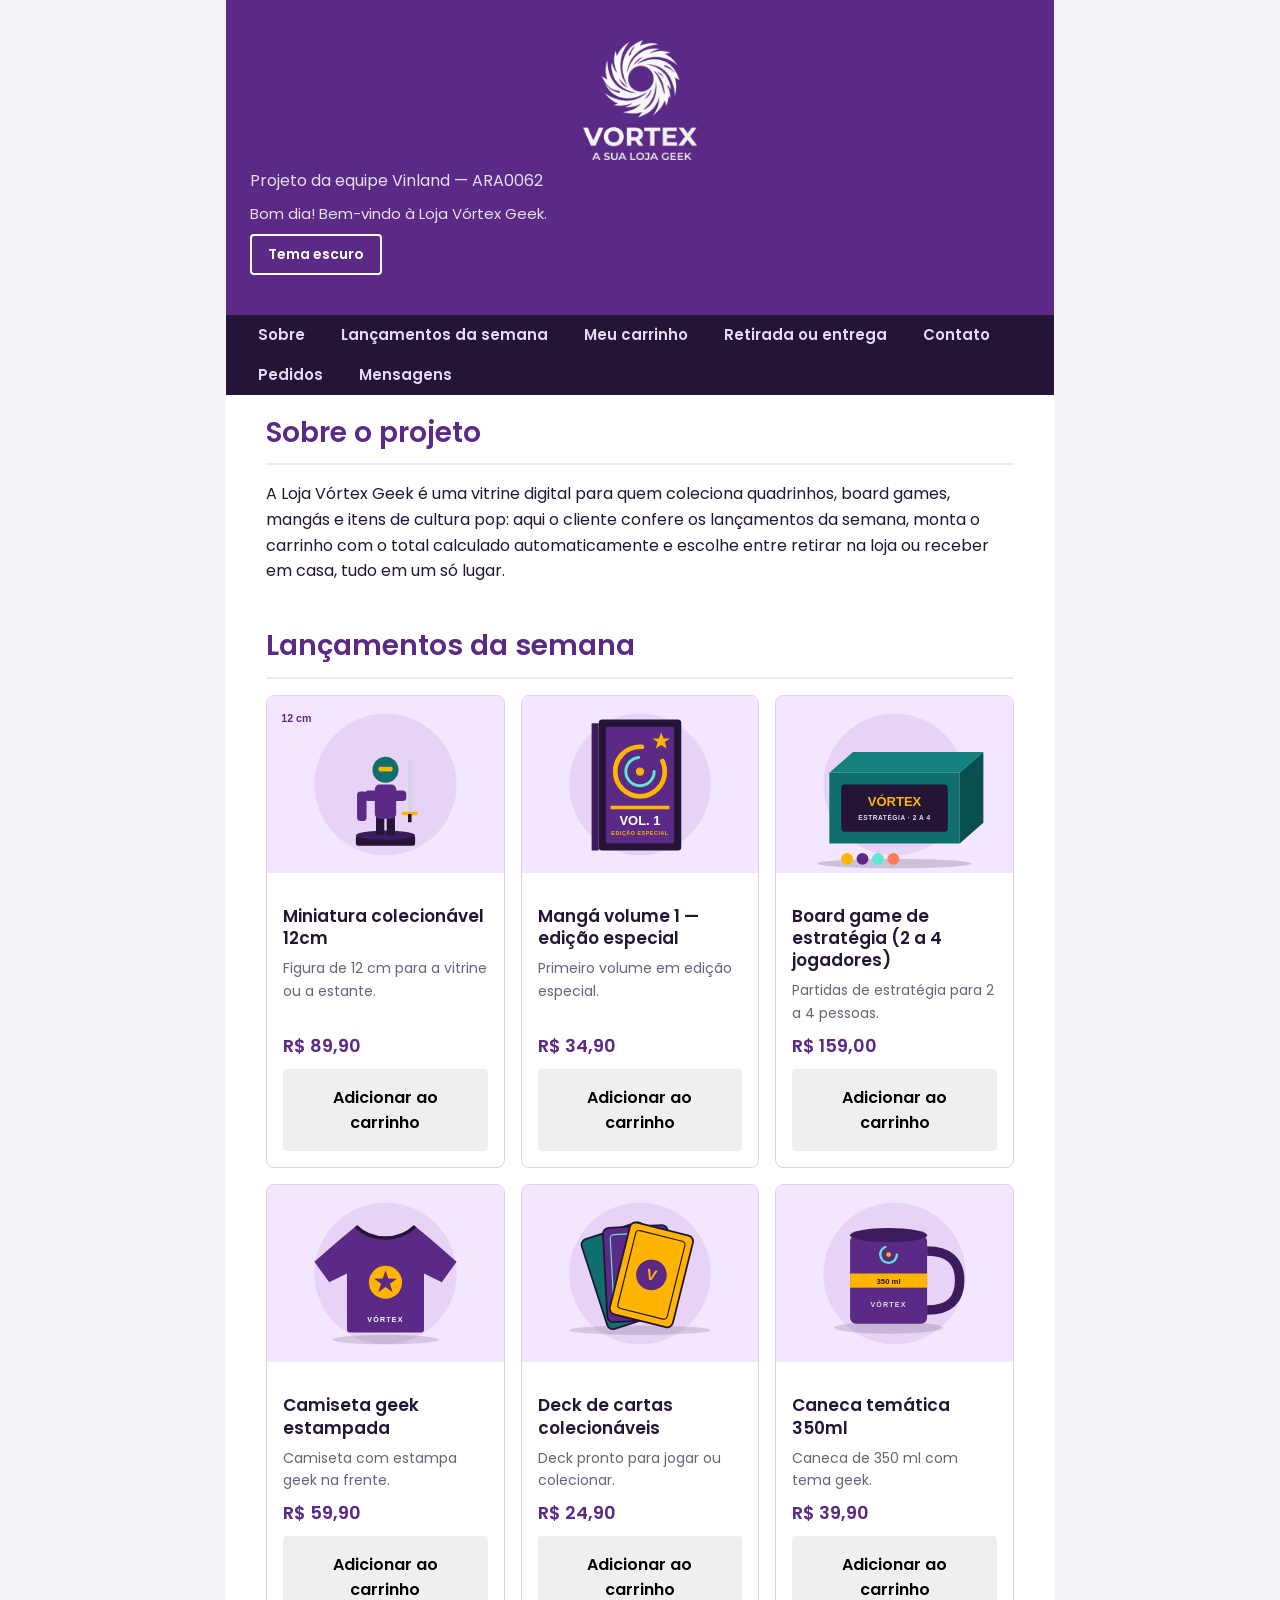
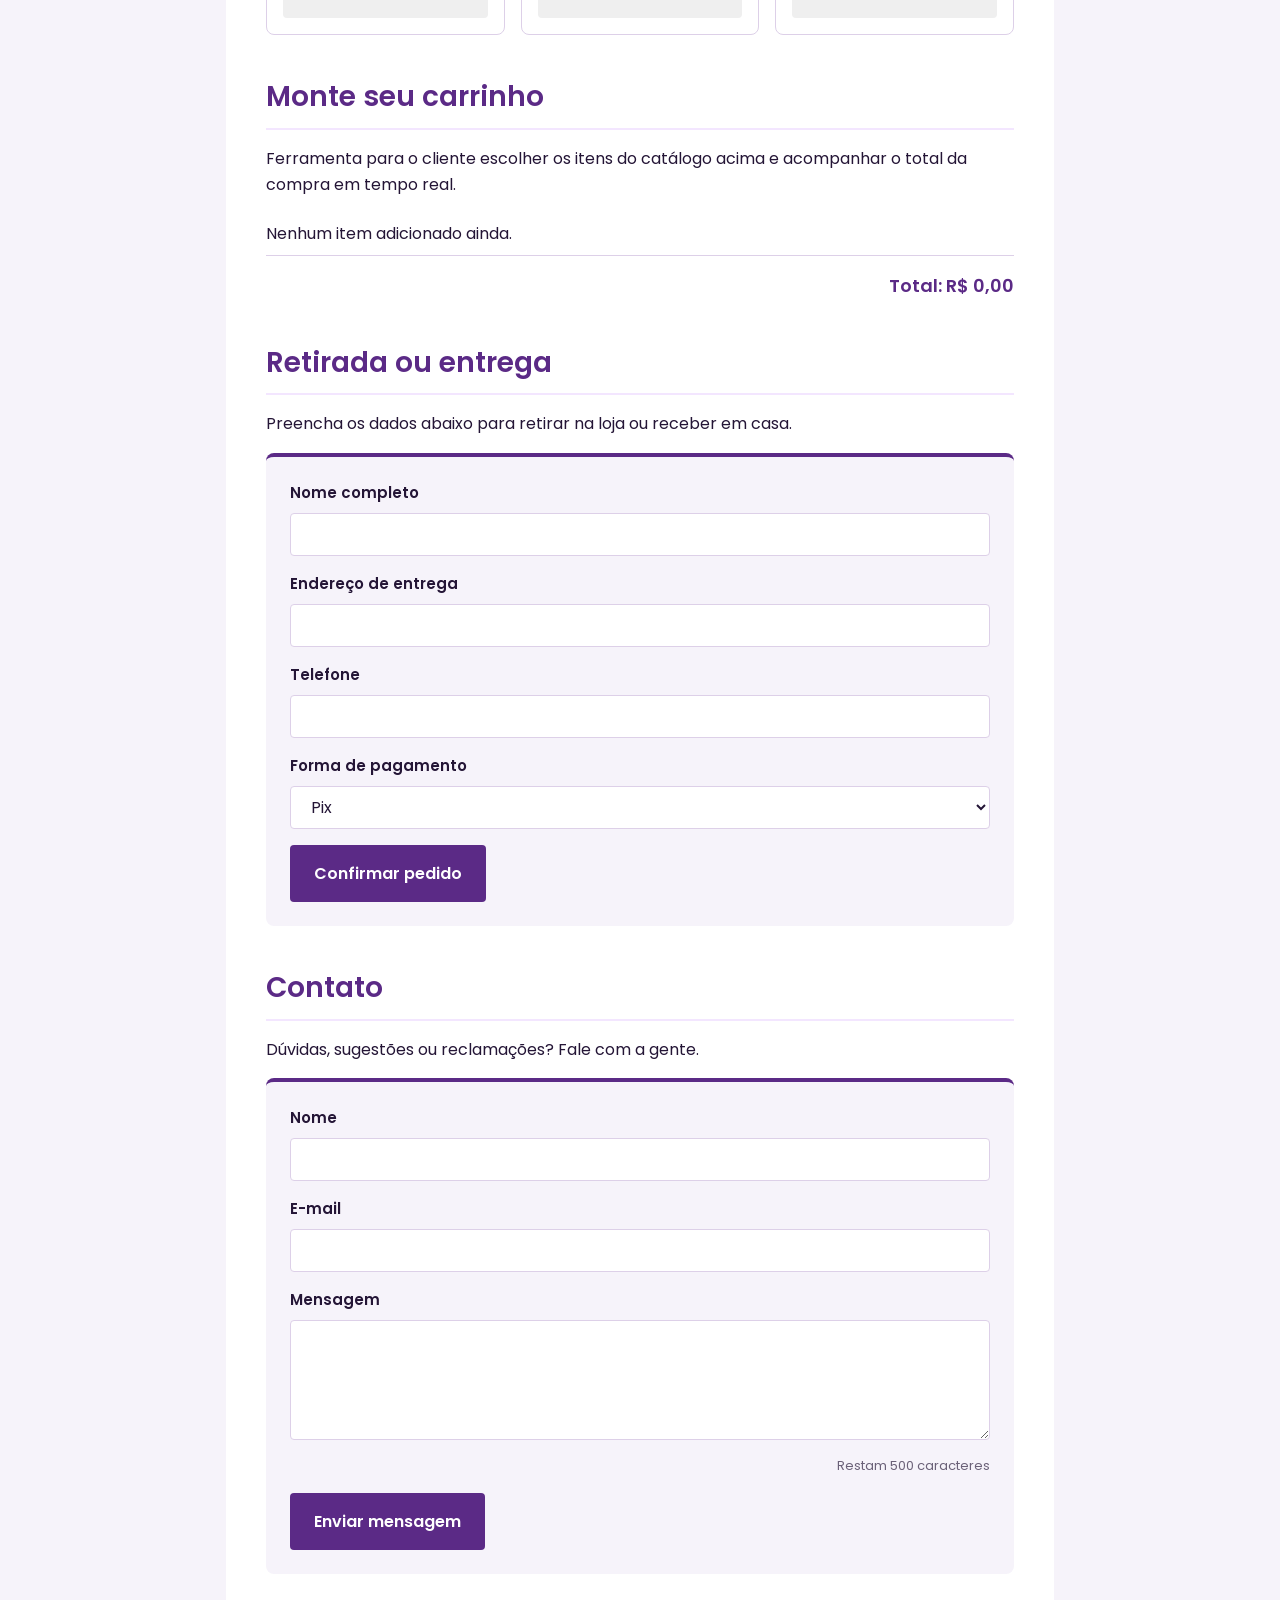
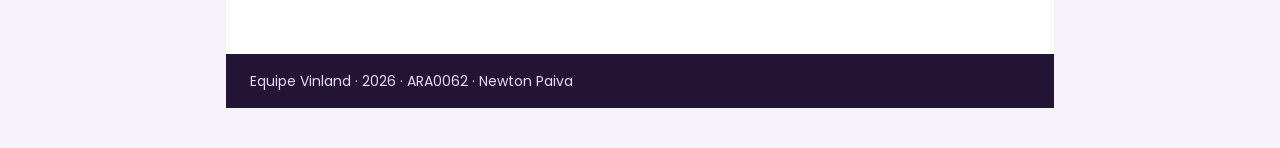
==== commit 1ceb03c1: "Remove texto de apresentação do catálogo" ====
--- a/frontend/index.html
+++ b/frontend/index.html
@@ -76,11 +76,6 @@
 
 <section id="lancamentos">
 <h2>Lançamentos da semana</h2>
-<p>
-Catálogo com os itens em destaque e seus valores. Por enquanto
-a lista é fixa; futuramente pode vir do backend.
-</p>
-
 <!--
 Ciclo 9 (cards): cada item vira um <li class="card"> com a foto, o nome,
 uma linha de descrição e o preço. A grade (2 ou 3 colunas, conforme a tela)
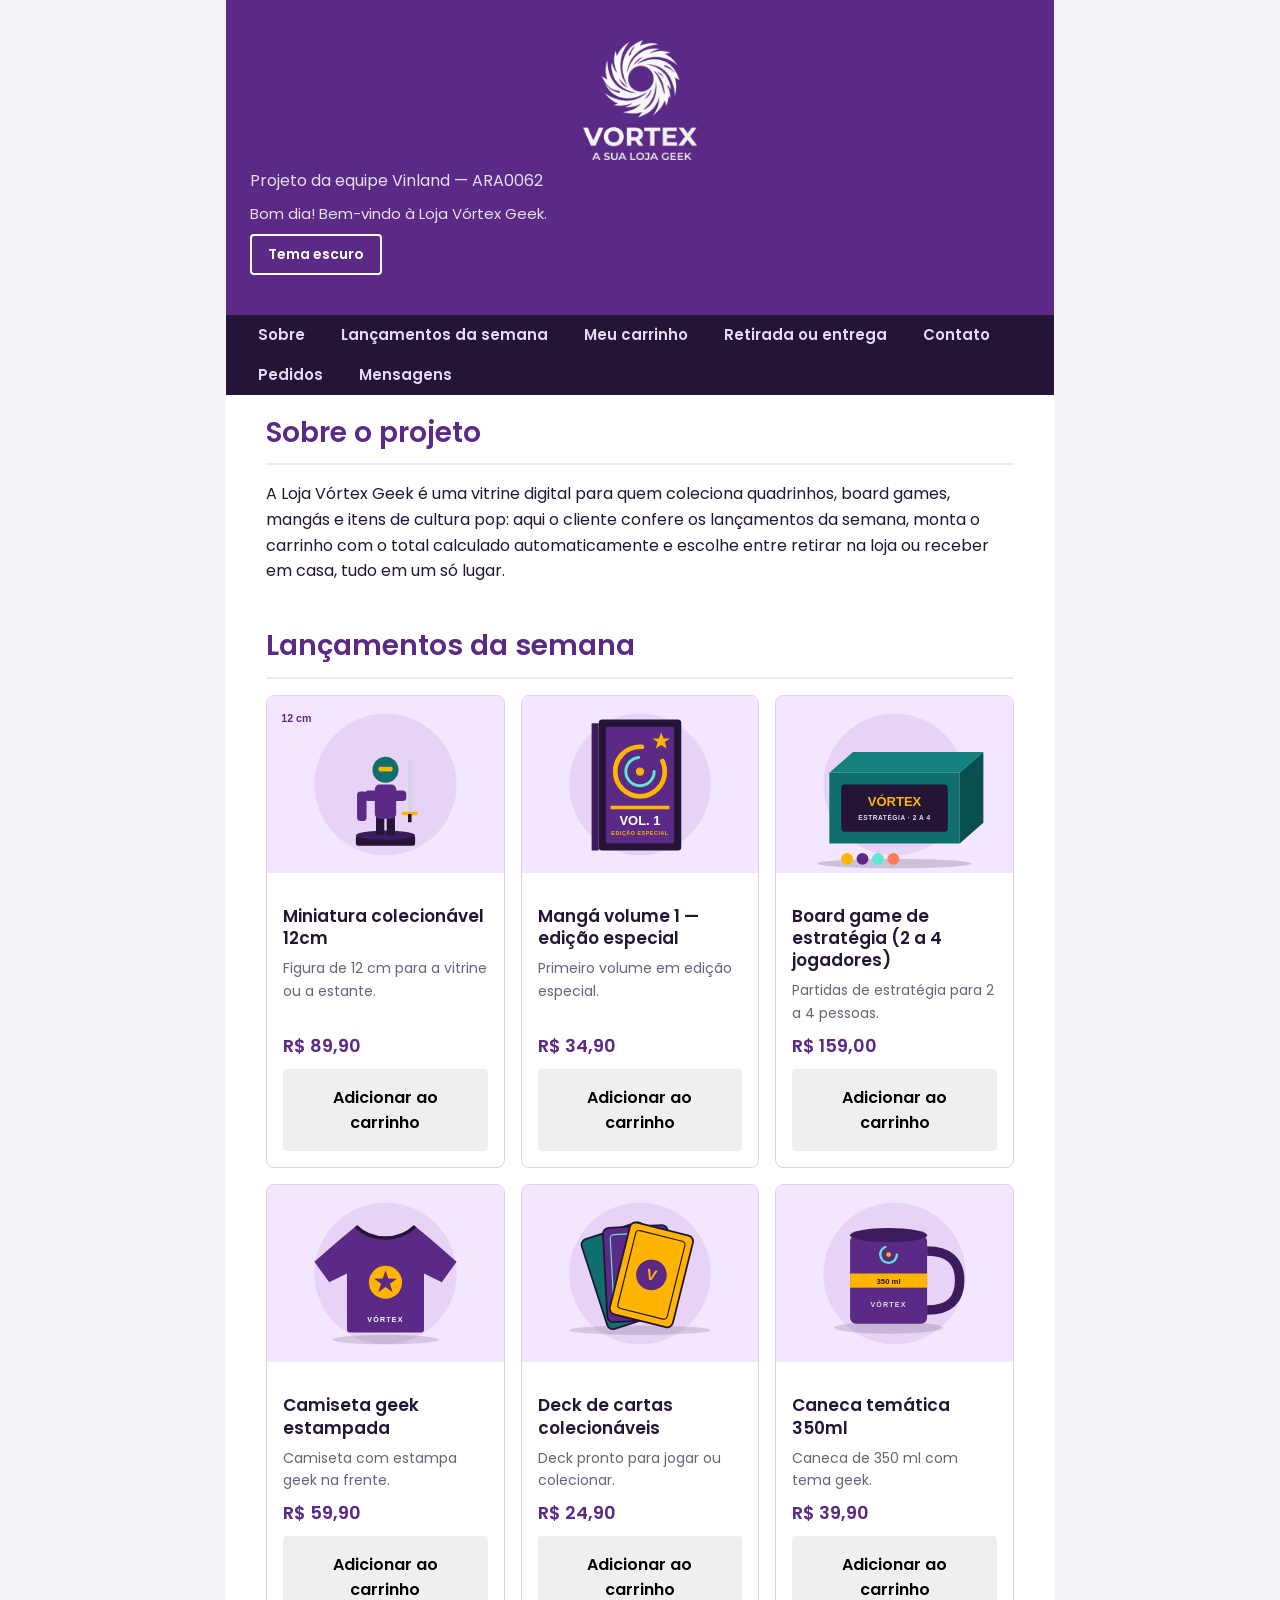
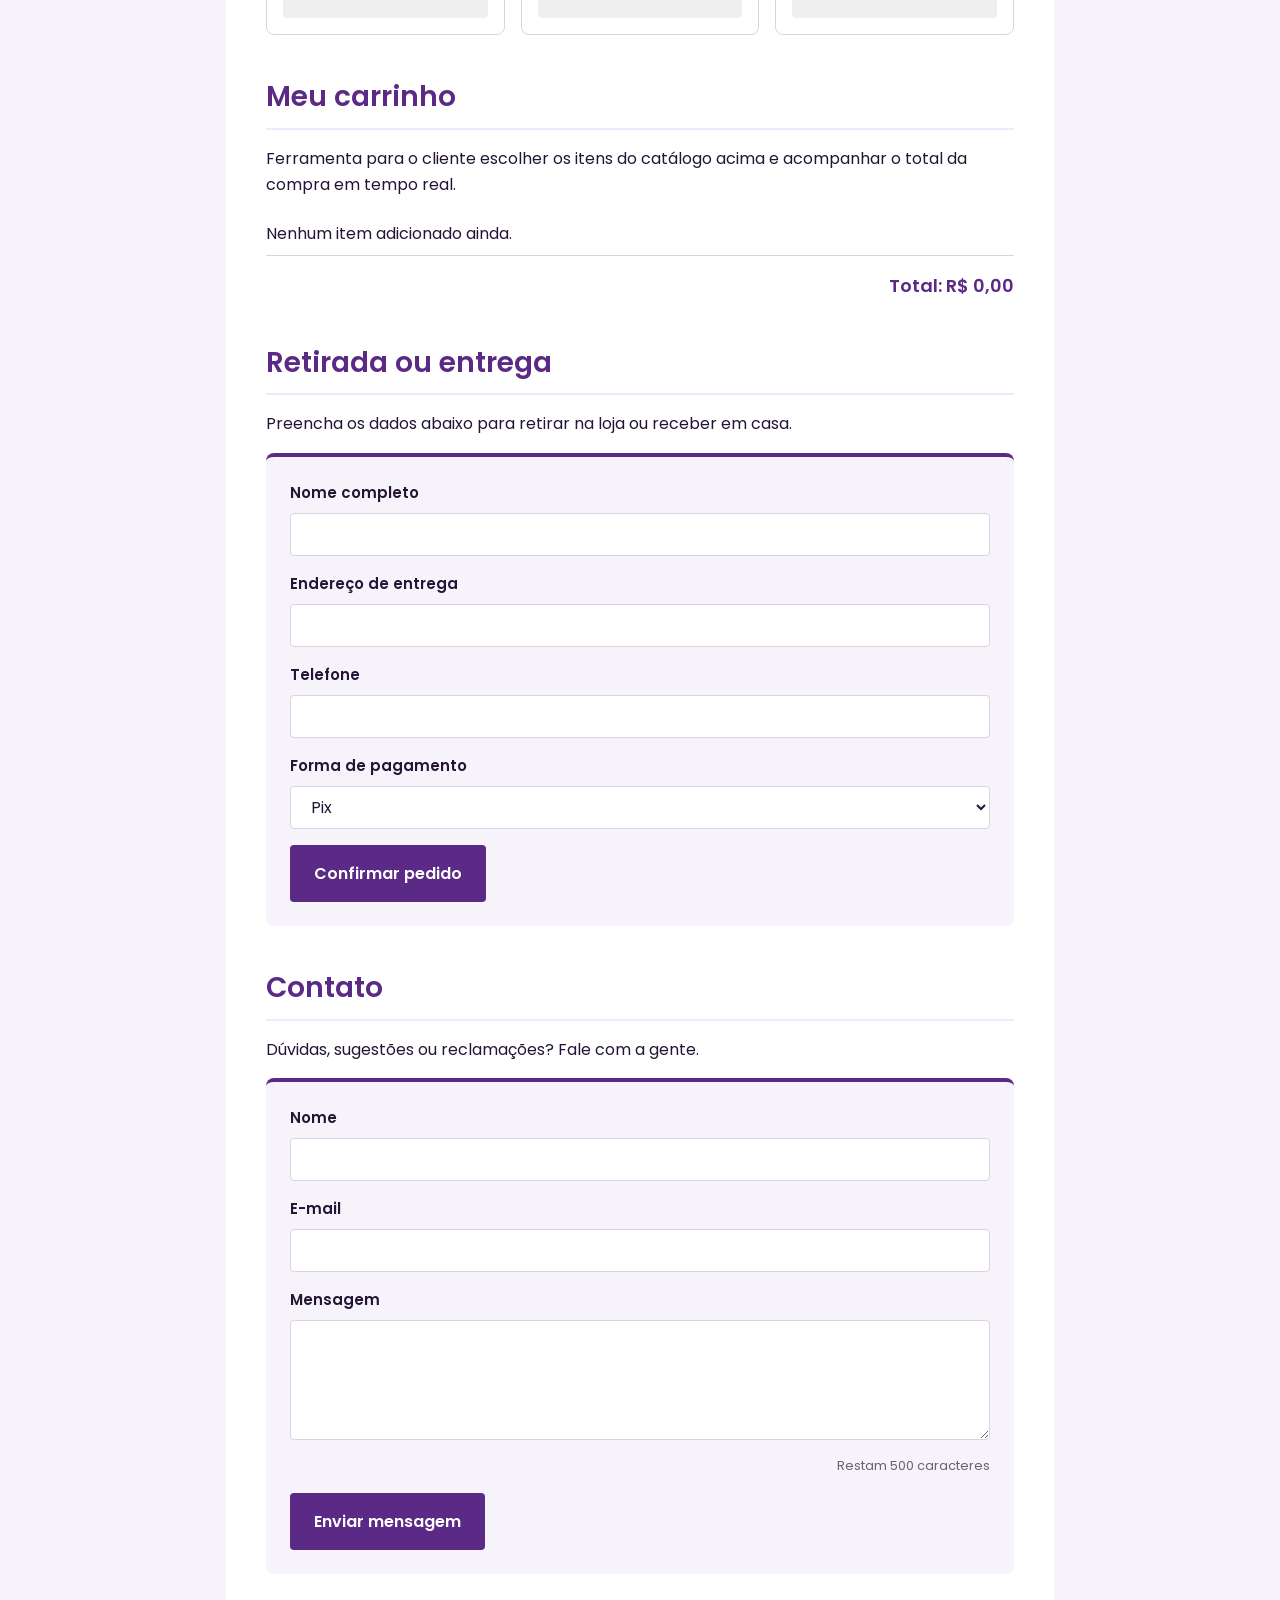
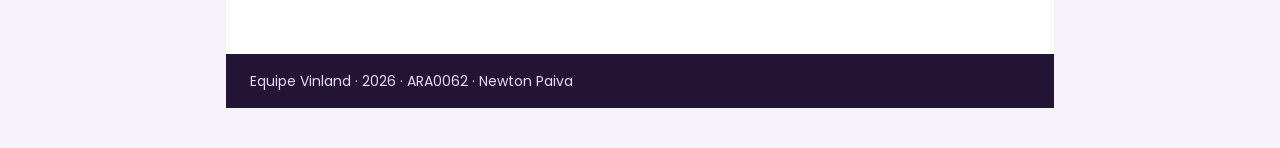
==== commit 4b585e0a: "Iguala o título da seção do carrinho ao nome da aba do menu" ====
--- a/frontend/index.html
+++ b/frontend/index.html
@@ -77,80 +77,24 @@
 <section id="lancamentos">
 <h2>Lançamentos da semana</h2>
 <!--
-Ciclo 9 (cards): cada item vira um <li class="card"> com a foto, o nome,
-uma linha de descrição e o preço. A grade (2 ou 3 colunas, conforme a tela)
-é desenhada pela seção 13 do estilo.css — o HTML só diz O QUE há no card.
-As fotos são ilustrações provisórias em frontend/img/produto-*.svg; para
-trocar por fotos reais, basta substituir o arquivo com o mesmo nome.
+Os cards NÃO estão escritos aqui: o js/script.js lê data/produtos.json
+(nome, descrição, preço, imagem) e monta um <li class="card"> para cada
+produto dentro desta lista. Para incluir ou mudar um produto, edite só o
+JSON. As ilustrações ficam em frontend/img/produto-*.svg.
+A página precisa ser aberta pelo servidor (XAMPP), senão o fetch falha.
 -->
 <ul id="lista-lancamentos" class="cards">
-<li class="card">
-<img src="img/produto-miniatura.svg" alt="Miniatura colecionável de 12 cm, um guerreiro com espada" width="400" height="300" loading="lazy">
-<div class="card-corpo">
-<h3 class="produto">Miniatura colecionável 12cm</h3>
-<p class="card-descricao">Figura de 12 cm para a vitrine ou a estante.</p>
-<p class="preco">R$ 89,90</p>
-<button type="button" class="adicionar">Adicionar ao carrinho</button>
-</div>
-</li>
-<li class="card">
-<img src="img/produto-manga.svg" alt="Capa do mangá volume 1, edição especial" width="400" height="300" loading="lazy">
-<div class="card-corpo">
-<h3 class="produto">Mangá volume 1 — edição especial</h3>
-<p class="card-descricao">Primeiro volume em edição especial.</p>
-<p class="preco">R$ 34,90</p>
-<button type="button" class="adicionar">Adicionar ao carrinho</button>
-</div>
-</li>
-<li class="card">
-<img src="img/produto-board-game.svg" alt="Caixa do board game de estratégia, para 2 a 4 jogadores" width="400" height="300" loading="lazy">
-<div class="card-corpo">
-<h3 class="produto">Board game de estratégia (2 a 4 jogadores)</h3>
-<p class="card-descricao">Partidas de estratégia para 2 a 4 pessoas.</p>
-<p class="preco">R$ 159,00</p>
-<button type="button" class="adicionar">Adicionar ao carrinho</button>
-</div>
-</li>
-<li class="card">
-<img src="img/produto-camiseta.svg" alt="Camiseta geek roxa com estampa de estrela num círculo amarelo" width="400" height="300" loading="lazy">
-<div class="card-corpo">
-<h3 class="produto">Camiseta geek estampada</h3>
-<p class="card-descricao">Camiseta com estampa geek na frente.</p>
-<p class="preco">R$ 59,90</p>
-<button type="button" class="adicionar">Adicionar ao carrinho</button>
-</div>
-</li>
-<li class="card">
-<img src="img/produto-cartas.svg" alt="Três cartas colecionáveis empilhadas em leque" width="400" height="300" loading="lazy">
-<div class="card-corpo">
-<h3 class="produto">Deck de cartas colecionáveis</h3>
-<p class="card-descricao">Deck pronto para jogar ou colecionar.</p>
-<p class="preco">R$ 24,90</p>
-<button type="button" class="adicionar">Adicionar ao carrinho</button>
-</div>
-</li>
-<li class="card">
-<img src="img/produto-caneca.svg" alt="Caneca roxa de 350 ml com faixa amarela" width="400" height="300" loading="lazy">
-<div class="card-corpo">
-<h3 class="produto">Caneca temática 350ml</h3>
-<p class="card-descricao">Caneca de 350 ml com tema geek.</p>
-<p class="preco">R$ 39,90</p>
-<button type="button" class="adicionar">Adicionar ao carrinho</button>
-</div>
-</li>
 </ul>
-
-<!--
-O carrinho de compras (somar preços, listar itens escolhidos) ainda não
-foi construído — é comportamento mais complexo que fica para o ciclo 7.
-O ciclo 6 trouxe as primeiras três peças de JavaScript do projeto: a
-saudação do cabeçalho, o botão de tema e o contador da mensagem de
-contato, todas em js/script.js.
+<p id="aviso-produtos" class="aviso" aria-live="polite"></p>
+
+<!--
+Cada card (montado pelo js/script.js a partir de data/produtos.json) tem um
+botão "Adicionar ao carrinho". O clique é tratado na seção 7 do script.
 -->
 </section>
 
 <section id="carrinho">
-<h2>Monte seu carrinho</h2>
+<h2>Meu carrinho</h2>
 <p>
 Ferramenta para o cliente escolher os itens do catálogo acima e
 acompanhar o total da compra em tempo real.
@@ -163,10 +107,8 @@
 <p id="total-compra">Total: R$ 0,00</p>
 
 <!--
-O cálculo do total (somar/remover itens, atualizar o valor em
-#total-compra) ainda não foi construído — fica para o ciclo 7,
-junto com a validação dos formulários. A estrutura HTML já fica
-pronta para não precisar mexer depois.
+O js/script.js (seção 7) reescreve a lista #itens-selecionados e o
+#total-compra a cada clique em "Adicionar ao carrinho" ou "Remover".
 -->
 </section>
 
